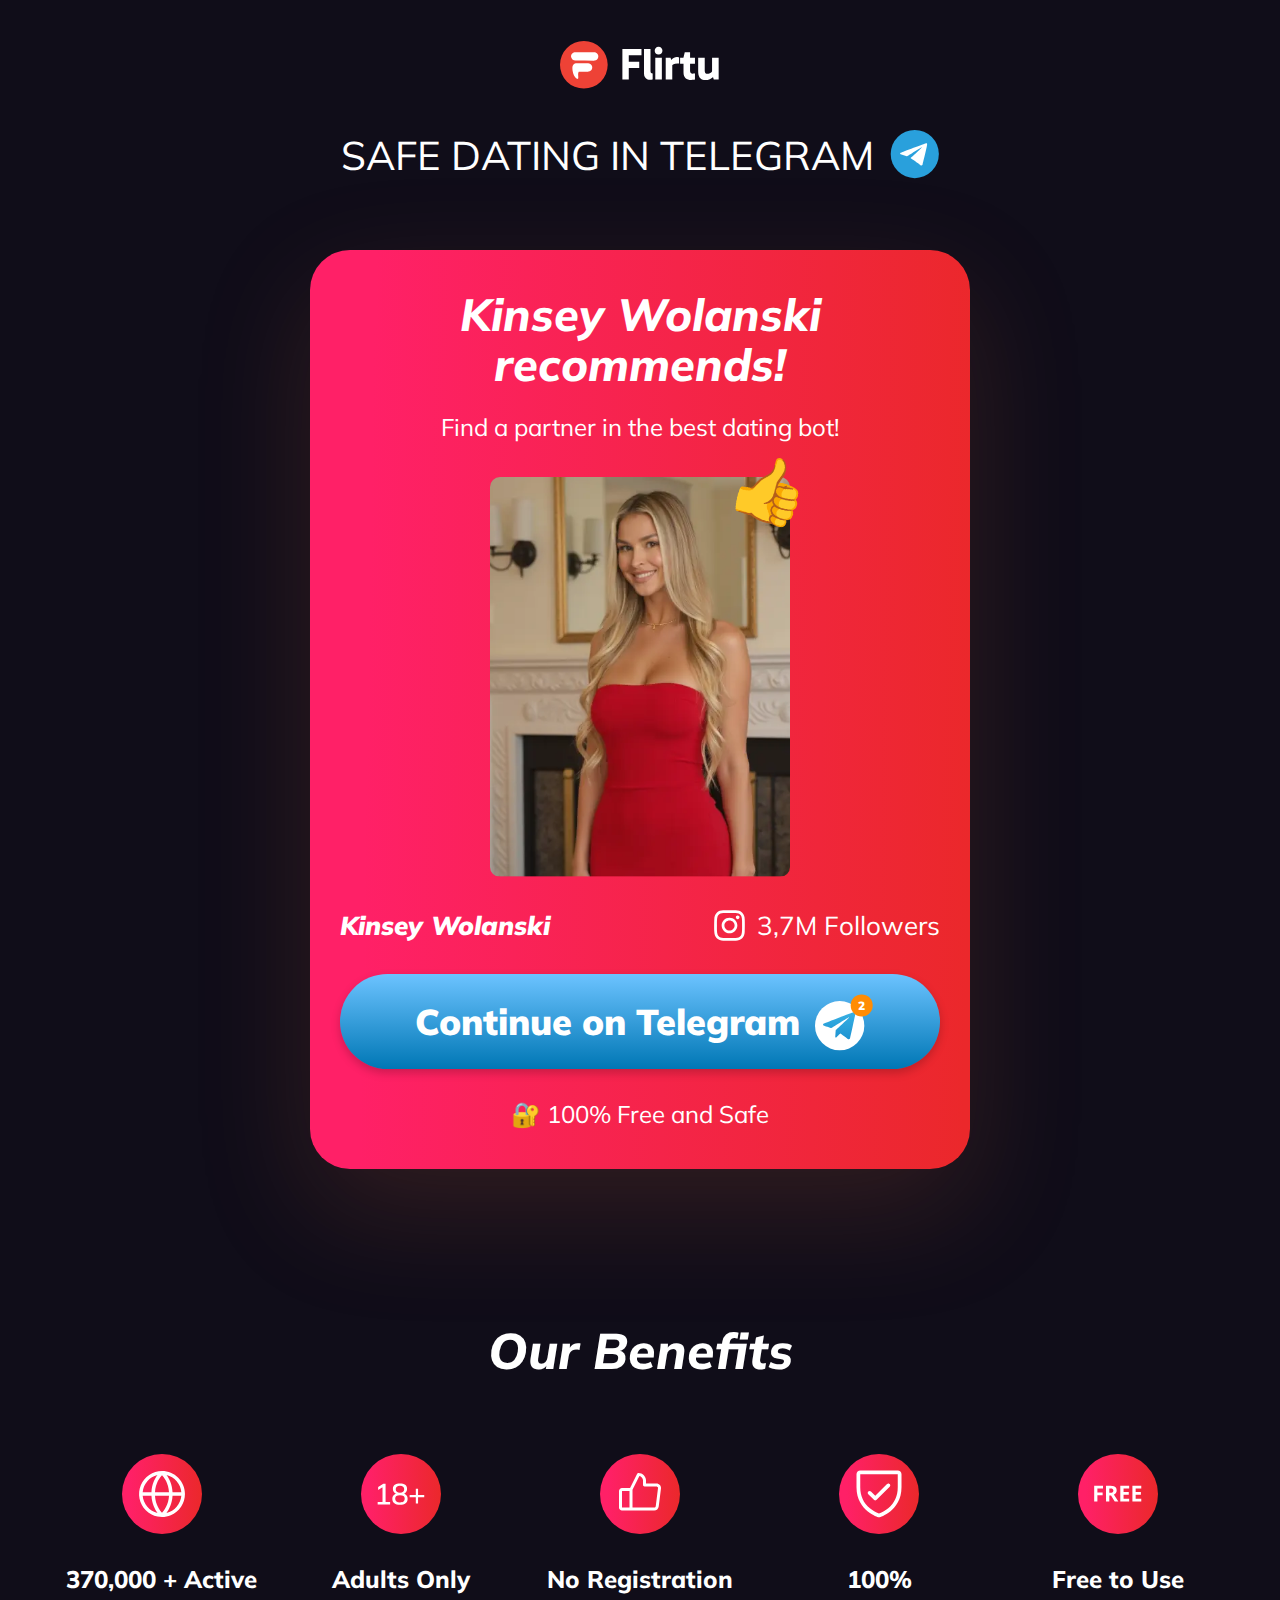
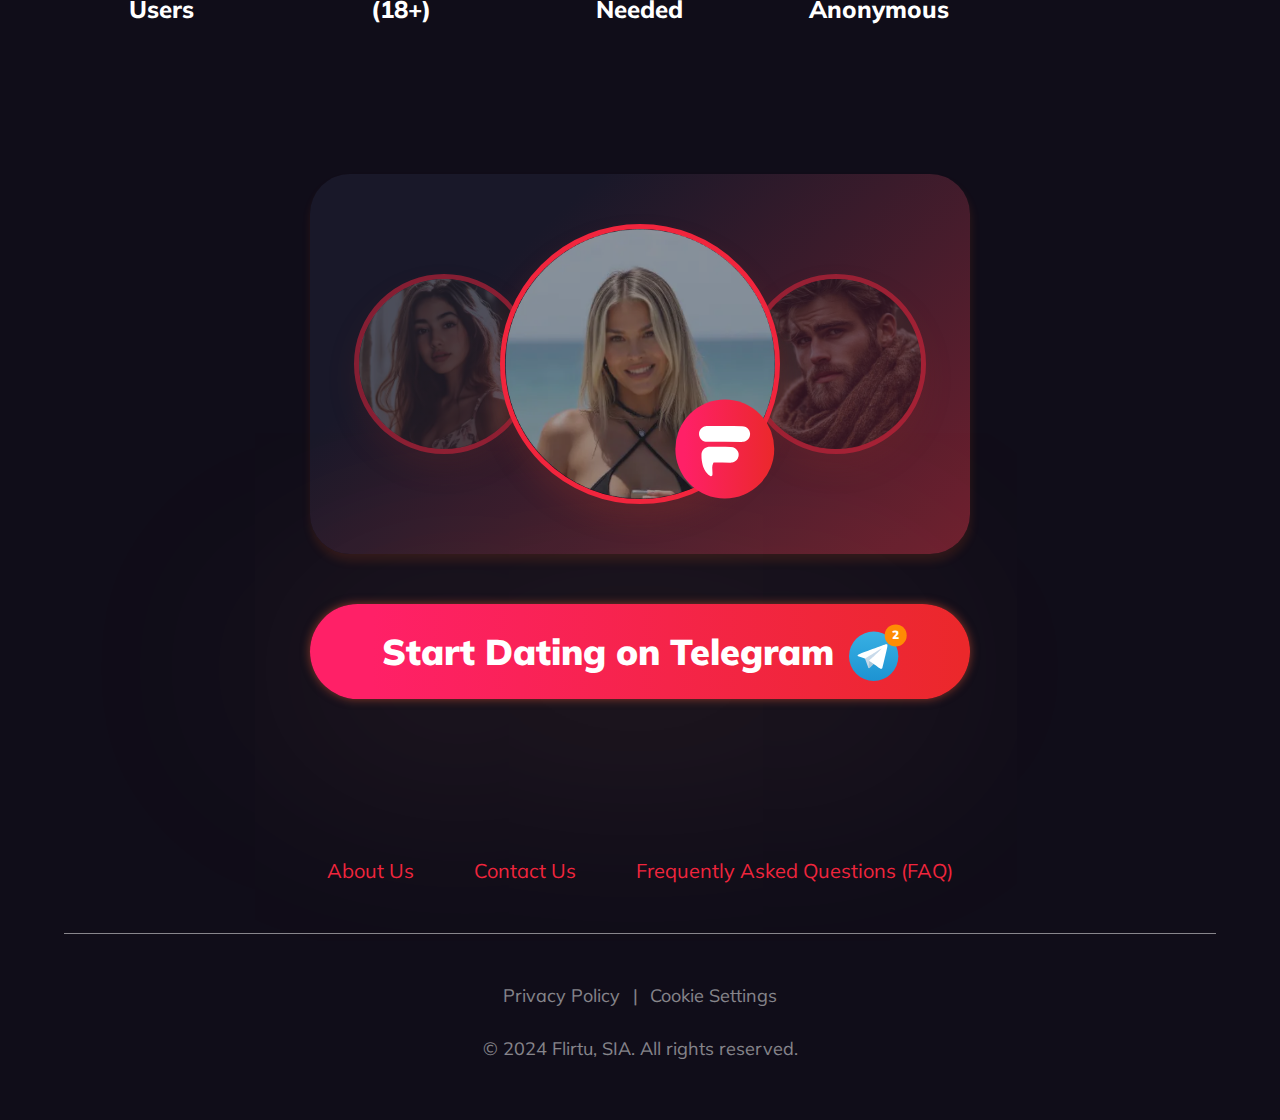
==== app/index.html @ 3f67e15b "updates" ====
<!DOCTYPE html>
<html lang="en">
<head>
	<meta charset="utf-8">
    <meta name="viewport" content="width=device-width, initial-scale=1">
	<meta http-equiv="X-UA-Compatible" content="ie=edge">
	<title>Flirtu - Safe Dating in Telegram </title>
	<link rel="preconnect" href="https://fonts.googleapis.com">
<link rel="preconnect" href="https://fonts.gstatic.com" crossorigin>
<link href="https://fonts.googleapis.com/css2?family=Manrope:wght@200..800&family=Montserrat:ital,wght@0,100..900;1,100..900&family=Mulish:ital,wght@0,200..1000;1,200..1000&display=swap" rel="stylesheet">
	<link rel="stylesheet" href="css/style.min.css">
</head>
<body>

<!-- start header -->
<header class="header">
	<div class="container">

		<div class="logo">
			<a href="">
				<img src="img/logo.svg" alt="">
			</a>
		</div>

		<div class="header__title">
			Safe Dating in Telegram 
			<img src="img/telegram.svg" alt="telegram icon">
		</div>
	</div>
</header>
<!-- end header -->

<!-- start main screen -->
<section class="main-screen">
	<div class="container">
		<div class="main-screen__content">

			<div class="main-screen__title">
				Kinsey Wolanski recommends!
			</div>

			<div class="main-screen__sub-title">
				Find a partner in the best dating bot!
			</div>

			<div class="photo-wrapper">
				<img src="img/photo.webp" alt="">
				<div class="like">
					👍
				</div>
			</div>

			<div class="main-screen__info">

				<div class="influencer__name">
					Kinsey Wolanski
				</div>

				<div class="followers">
					<img src="img/instagram.svg" alt="">
					3,7M Followers
				</div>				
			</div>

			<a href="" class="button">
					Continue on Telegram
					<div class="button__icon">
						<img src="img/tg-white.svg" alt="telegram icon" loading="lazy">
						<div class="button__icon-num">2</div>						
					</div>				
				</a>

			<div class="main-screen__footer">
				🔐 100% Free and Safe
			</div>

		</div>
	</div>
</section>
<!-- end main screen -->

<!-- start benefits section -->
<section class="benefits section">
	<div class="container">

		<h2 class="h2">
			Our Benefits
		</h2>

		<div class="benefits__list">

			<div class="benefits__item">
				<div class="benefits__icon-wrapper">
					<img src="img/icon1.svg" alt="icon" loading="lazy">
				</div>
				<div class="benefits__title">
					370,000 + Active Users
				</div>
			</div>

			<div class="benefits__item">
				<div class="benefits__icon-wrapper">
					<img src="img/icon2.svg" alt="icon" loading="lazy">
				</div>
				<div class="benefits__title">
					Adults Only (18+)
				</div>
			</div>

			<div class="benefits__item">
				<div class="benefits__icon-wrapper">
					<img src="img/icon3.svg" alt="icon" loading="lazy">
				</div>
				<div class="benefits__title">
					No Registration Needed
				</div>
			</div>

			<div class="benefits__item">
				<div class="benefits__icon-wrapper">
					<img src="img/icon4.svg" alt="icon" loading="lazy">
				</div>
				<div class="benefits__title">
					100% Anonymous
				</div>
			</div>

			<div class="benefits__item">
				<div class="benefits__icon-wrapper">
					<img src="img/icon5.svg" alt="icon" loading="lazy">
				</div>
				<div class="benefits__title">
					Free to Use
				</div>
			</div>
		</div>
	</div>
</section>
<!-- end benefits section -->

<!-- start cta section -->
<section class="cta">
	<div class="container">

		<div class="cta__item">

			<div class="cta__photo-wrapper">
				<img src="img/photo1.webp" alt="" class="cta__photo">
			</div>

			<div class="cta__photo-wrapper cta__photo-wrapper--center">
				<img src="img/photo2.webp" alt="" class="cta__photo">
				<img src="img/logo-label.svg" alt="" class="logo-label">
			</div>

			<div class="cta__photo-wrapper">
				<img src="img/photo3.webp" alt="" class="cta__photo">
			</div>

		</div>

		<a href="" class="button button--secondary">
			Start Dating on Telegram  
			<div class="button__icon">
				<img src="img/tg.svg" alt="telegram icon" loading="lazy">
				<div class="button__icon-num">2</div>						
			</div>				
		</a>

	</div>
</section>
<!-- end cta section -->

<!-- start footer -->
<footer class="footer">
	<div class="container">

		<div class="footer__menu">
			
			<a href="" class="footer__link">
				About Us
			</a>

			<a href="" class="footer__link">
				Contact Us
			</a>

			<a href="" class="footer__link">
				Frequently Asked Questions (FAQ)
			</a>

		</div>

		<div class="footer__bottom">
			<a href="" class="footer__bottom-link">Privacy Policy</a>
			<span>|</span>
			  <a href="" class="footer__bottom-link">Cookie Settings</a>
		</div>

		<div class="footer__copy">
			© 2024 Flirtu, SIA. All rights reserved.
		</div>

	</div>
</footer>
<!-- end footer -->

<!-- start fixe button -->
<div class="fixed-button-wrapper">
	<div class="container">
		<a href="" class="button">
			<div>Prova Ora</div>
			
			<div class="button__icon">
				<img src="img/tg-white.svg" alt="telegram icon" loading="lazy">
				<div class="button__icon-num">2</div>						
			</div>				
		</a>
	</div>
</div>
<!-- end fixe button -->

	<script src="js/main.js"></script>
</body>
</html>
---- app/css/style.min.css ----
body{font-size:4.8vw;background:#100d19;padding:0;margin:0;font-family:"Mulish",sans-serif;color:#fff;font-weight:400}.container{width:90vw;margin-left:auto;margin-right:auto}.section{padding-top:8.533vw;padding-bottom:8.533vw}.h2{font-size:10.667vw;font-weight:800;font-style:italic}.button{background:#fff;display:-webkit-box;display:-ms-flexbox;display:flex;-webkit-box-align:center;-ms-flex-align:center;align-items:center;-webkit-box-pack:center;-ms-flex-pack:center;justify-content:center;width:100%;height:13.673vw;margin-left:auto;margin-right:auto;border-radius:20vw;text-decoration:none;font-weight:900;font-size:4.8vw;background:-webkit-gradient(linear, left top, left bottom, from(#6CC3FF), to(#0077B5));background:-o-linear-gradient(top, #6CC3FF, #0077B5);background:linear-gradient(to bottom, #6CC3FF, #0077B5);-webkit-box-shadow:0 4px 10px rgba(0,0,0,.2);box-shadow:0 4px 10px rgba(0,0,0,.2);color:#fff}.button__icon{margin-left:2vw;position:relative;top:.7vw}.button__icon img{width:8.043vw;height:8.043vw}.button__icon-num{position:absolute;top:0;right:0;background:#ff8c04;color:#fff;font-size:2.493vw;width:4.021vw;height:4.021vw;border-radius:50%;display:-webkit-box;display:-ms-flexbox;display:flex;-webkit-box-pack:center;-ms-flex-pack:center;justify-content:center;-webkit-box-align:center;-ms-flex-align:center;align-items:center;-webkit-transform:translateX(35%) translateY(-30%);-ms-transform:translateX(35%) translateY(-30%);transform:translateX(35%) translateY(-30%)}.button--secondary{background:-o-linear-gradient(358.9deg, #FF2067 9.72%, #EB282B 99.05%);background:linear-gradient(91.1deg, #FF2067 9.72%, #EB282B 99.05%);-webkit-box-shadow:-2.667vw 1.333vw 27.467vw rgba(255,170,130,.18),0px 0px 10px rgba(223,83,51,.57);box-shadow:-2.667vw 1.333vw 27.467vw rgba(255,170,130,.18),0px 0px 10px rgba(223,83,51,.57)}.logo{display:-webkit-box;display:-ms-flexbox;display:flex;margin-left:auto;margin-right:auto;-webkit-box-pack:center;-ms-flex-pack:center;justify-content:center;padding-top:8vw;padding-bottom:8vw}.logo a{height:8vw;display:block}.logo img{width:100%;height:100%;display:block}.header__title{display:-webkit-box;display:-ms-flexbox;display:flex;-webkit-box-pack:center;-ms-flex-pack:center;justify-content:center;-webkit-box-align:center;-ms-flex-align:center;align-items:center;font-size:4.533vw;text-transform:uppercase}.header__title img{width:5.907vw;height:5.907vw;display:block;margin-left:1.787vw}.main-screen__content{background:-o-linear-gradient(358.9deg, #FF2067 9.72%, #EB282B 99.05%);background:linear-gradient(91.1deg, #FF2067 9.72%, #EB282B 99.05%);-webkit-box-shadow:0px 3.2vw 9.067vw rgba(191,93,66,.19);box-shadow:0px 3.2vw 9.067vw rgba(191,93,66,.19);border-radius:5.867vw;margin-top:7.2vw;padding:7.2vw 4.5vw;text-align:center}.main-screen__title{font-size:8.533vw;font-weight:800;font-style:italic;line-height:1.1;margin-bottom:4.267vw}.photo-wrapper{width:100%;height:90vw;margin-left:auto;margin-right:auto;margin-top:4.8vw}.photo-wrapper img{width:100%;height:100%;-o-object-fit:cover;object-fit:cover;-o-object-position:center;object-position:center;border-radius:2.667vw}.main-screen__info{display:-webkit-box;display:-ms-flexbox;display:flex;-webkit-box-pack:justify;-ms-flex-pack:justify;justify-content:space-between;-webkit-box-align:center;-ms-flex-align:center;align-items:center;padding-top:4.267vw;padding-bottom:4.8vw}.followers{display:-webkit-box;display:-ms-flexbox;display:flex;-webkit-box-align:center;-ms-flex-align:center;align-items:center;font-size:4vw}.followers img{display:block;margin-right:4px;width:3.733vw}.influencer__name{font-size:4.8vw;font-weight:900;font-style:italic}.main-screen__footer{text-align:center;font-size:4.267vw;padding-top:5.6vw}.photo-wrapper{position:relative}.photo-wrapper .like{position:absolute;top:-8vw;right:-5vw;font-size:16.267vw;-webkit-transform:rotate(15deg);-ms-transform:rotate(15deg);transform:rotate(15deg)}.main-screen--2 .main-screen__wrapper{margin-top:-30vw}.main-screen--2 .main-screen__content{padding-top:0;margin-top:35vw;background:-o-linear-gradient(358.9deg, #FF2045 9.72%, #EB5228 99.05%);background:linear-gradient(91.1deg, #FF2045 9.72%, #EB5228 99.05%);-webkit-box-shadow:0px 12px 34.2px rgba(191,93,66,.19);box-shadow:0px 12px 34.2px rgba(191,93,66,.19)}.main-screen--2 .main-screen__info{-webkit-box-orient:vertical;-webkit-box-direction:normal;-ms-flex-direction:column;flex-direction:column}.main-screen--2 .influencer__name{font-size:5.128vw}.main-screen--2 .followers{font-size:4.635vw;margin-top:1.333vw}.main-screen--2 .followers img{width:4.944vw}.main-screen--2 .main-screen__info{padding-top:0}.main-screen--2 .main-screen__sub-title{margin-bottom:5.333vw}.main-screen--2 .photo-wrapper{margin-top:-3vw}.photo-wrapper--2{width:60.8vw;height:60.8vw;padding:1.707vw;background:-webkit-gradient(linear, left top, right top, from(#FF2045), to(#EB5228));background:-o-linear-gradient(left, #FF2045, #EB5228);background:linear-gradient(90deg, #FF2045, #EB5228);border-radius:50%;-webkit-transform:translateY(-50%);-ms-transform:translateY(-50%);transform:translateY(-50%)}.photo-wrapper--2 img{border-radius:50%}.main-scree--2 .main-screen__content{padding-top:0}.main-screen__header{width:73.867vw;height:31.467vw;margin-left:auto;margin-right:auto;margin-top:8.533vw;position:relative}.emojy{font-size:23.2vw;-webkit-transform:rotate(18deg) translateX(-50%);-ms-transform:rotate(18deg) translateX(-50%);transform:rotate(18deg) translateX(-50%);position:absolute;top:0;left:50%}.main-screen__bable{font-size:4.68vw;position:absolute;width:41.333vw;height:12vw;z-index:11;text-align:center;padding-top:1.2vw}.main-screen__bable--1{left:0;top:5vw;background:url("../img/bable.svg");background-size:100%;background-position:top center;background-repeat:no-repeat;-webkit-transform:rotate(-10deg);-ms-transform:rotate(-10deg);transform:rotate(-10deg)}.main-screen__bable--2{width:44.267vw;top:17.8vw;right:0;background:url("../img/bable2.svg");background-size:100%;background-position:top center;background-repeat:no-repeat;-webkit-transform:rotate(7deg);-ms-transform:rotate(7deg);transform:rotate(7deg)}.benefits{text-align:center;padding-bottom:16vw}.benefits__icon-wrapper{width:16vw;height:16vw;border-radius:50%;background:-o-linear-gradient(358.9deg, #FF2067 9.72%, #EB282B 99.05%);background:linear-gradient(91.1deg, #FF2067 9.72%, #EB282B 99.05%);display:-webkit-box;display:-ms-flexbox;display:flex;-webkit-box-pack:center;-ms-flex-pack:center;justify-content:center;-webkit-box-align:center;-ms-flex-align:center;align-items:center;margin-left:auto;margin-right:auto;margin-bottom:4.267vw}.benefits__icon-wrapper img{width:60%;max-width:60%;max-height:60%}.benefits__item{margin-top:8vw}.benefits__title{font-size:5.867vw;font-weight:800}.cta{padding-bottom:8.533vw}.cta__item{background:-o-linear-gradient(312.45deg, #191829 27.03%, #892230 121.72%);background:linear-gradient(137.55deg, #191829 27.03%, #892230 121.72%);-webkit-box-shadow:1px 7px 9.5px rgba(248,95,21,.13);box-shadow:1px 7px 9.5px rgba(248,95,21,.13);border-radius:5.333vw;padding:8vw 4.8vw}.cta__photo-wrapper{width:23.2vw;height:23.2vw;min-width:23.2vw;background:#100d19;border-radius:50%;display:-webkit-box;display:-ms-flexbox;display:flex;-webkit-box-pack:center;-ms-flex-pack:center;justify-content:center;-webkit-box-align:center;-ms-flex-align:center;align-items:center;border:.584vw solid #f1253d;opacity:.5;position:relative;-webkit-box-shadow:0px 15.0056px 25.5729px rgba(171,58,39,.21);box-shadow:0px 15.0056px 25.5729px rgba(171,58,39,.21)}.cta__photo-wrapper .cta__photo{width:100%;height:100%}.cta__photo-wrapper--center{width:42.4vw;height:42.4vw;min-width:42.4vw;position:relative;z-index:99;opacity:1}.cta__photo-wrapper:first-child{position:relative;left:2.667vw}.cta__photo-wrapper:last-child{position:relative;right:2.667vw}.cta__item{display:-webkit-box;display:-ms-flexbox;display:flex;-webkit-box-align:center;-ms-flex-align:center;align-items:center;-webkit-box-pack:center;-ms-flex-pack:center;justify-content:center;display:flex;justify-content:center;align-items:center;margin-bottom:6.4vw}.logo-label{width:16.533vw;height:16.533vw;position:absolute;bottom:0;right:0}.footer{padding-top:17.067vw}.footer__link{display:block;color:#f1253d;text-decoration:none;text-align:center;padding-bottom:4.267vw}.footer__bottom{display:-webkit-box;display:-ms-flexbox;display:flex;-webkit-box-align:center;-ms-flex-align:center;align-items:center;-webkit-box-pack:center;-ms-flex-pack:center;justify-content:center;border-top:1px solid rgba(255,255,255,.5);padding-top:7.2vw;margin-top:7.2vw;font-size:4.267vw}.footer__bottom span{padding-left:1vw;padding-right:1vw;display:block;color:rgba(255,255,255,.5)}.footer__bottom-link{color:rgba(255,255,255,.5);text-decoration:none}.footer__bottom-link:hover{color:#fff}.footer__link:last-child{padding-bottom:0}.footer__copy{text-align:center;font-size:4.267vw;color:rgba(255,255,255,.5);padding-top:4.267vw;padding-bottom:20vw}.fixed-button-wrapper{position:fixed;bottom:0;left:0;width:100%;padding-bottom:2vw;z-index:999}.fixed-button-wrapper .button{width:100%}.text-section{padding-top:16vw;text-align:center}.p3{font-size:5.867vw;font-weight:800;margin-bottom:6.4vw}.cta__photos-wrapper{width:77.067vw;height:74.133vw;position:relative}.cta__photo{border-radius:2.933vw;position:absolute;opacity:.6;width:31.733vw;height:28.533vw;-o-object-fit:cover;object-fit:cover;-o-object-position:center;object-position:center}.cta__photo--1{width:44.8vw;height:40vw;-o-object-fit:cover;object-fit:cover;-o-object-position:center;object-position:center;top:50%;left:50%;-webkit-transform:translateX(-50%) translateY(-50%);-ms-transform:translateX(-50%) translateY(-50%);transform:translateX(-50%) translateY(-50%);z-index:11;opacity:1}.cta__photo--2{top:0;left:11.467vw}.cta__photo--3{top:11.2vw;right:4vw}.cta__photo--4{left:0;top:22.667vw}.cta__photo--5{left:17.333vw;bottom:0}.cta__photo--6{right:0;bottom:6.933vw}.cta__text-bable{width:32.533vw;height:14vw;background:url("../img/bable3.svg");background-size:100%;background-repeat:no-repeat;text-align:center;position:absolute;z-index:999;font-size:5.333vw;padding-top:1.8vw;left:26.667vw;-webkit-transform:rotate(7deg);-ms-transform:rotate(7deg);transform:rotate(7deg);top:4vw}.get-vip .header{background:-o-linear-gradient(358.9deg, #FF2067 9.72%, #EB282B 99.05%);background:linear-gradient(91.1deg, #FF2067 9.72%, #EB282B 99.05%);padding-top:20px;padding-bottom:29px;margin-bottom:29px;text-align:center}.get-vip .header img{display:block;margin-left:auto;margin-right:auto}.get-vip .logo{display:block;margin-left:auto;margin-right:auto;text-decoration:none;width:100%;font-style:italic;padding-top:0}.get-vip .logo img{width:36px}.get-vip .logo a{text-decoration:none}.get-vip h1{font-size:32px;color:#fff;text-decoration:none;margin-top:0;margin-bottom:0}.premium-wrapper h2{text-align:center;margin-top:0;margin-bottom:0;font-size:30px;font-weight:800;font-style:italic;line-height:1;margin-bottom:20px}.sub-title{text-align:center;font-size:18px;font-weight:600;margin-bottom:30px}.list-title{font-size:18px;font-weight:800;margin-bottom:16px}.premium__list{margin-left:0;padding-left:0;list-style:none;padding-bottom:14px}.premium__list li{font-size:18px;font-weight:600;padding-left:25px;padding-top:8px;padding-bottom:8px;position:relative}.premium__list li:before{content:"";position:absolute;top:12px;left:0;width:16px;height:16px;background-color:#f1253d;background-image:url("../img/tick.svg");background-repeat:no-repeat;background-position:center;border-radius:50%}.next-button-wrapper{position:fixed;bottom:32px;left:0;width:100%;z-index:99}.next-button-wrapper .button{width:91.467vw;border-radius:12px;background:-o-linear-gradient(358.9deg, #FF2045 9.72%, #EB5228 99.05%);background:linear-gradient(91.1deg, #FF2045 9.72%, #EB5228 99.05%);color:#fff;font-size:18px;height:46px}.next-button-wrapper .button a{color:#fff;text-decoration:none}.title-text{font-size:30px;line-height:1;font-weight:800;font-style:italic;margin-bottom:20px;display:block}.users-section{padding-bottom:100px}.users-wrapper{width:100%;background:-o-linear-gradient(312.45deg, #191829 27.03%, #892230 121.72%);background:linear-gradient(137.55deg, #191829 27.03%, #892230 121.72%);-webkit-box-shadow:1px 7px 9.5px rgba(248,95,21,.13);box-shadow:1px 7px 9.5px rgba(248,95,21,.13);border-radius:10px;padding:20px 16px;-webkit-box-sizing:border-box;box-sizing:border-box}.users__title{font-size:18px;font-weight:800;margin-bottom:13px}.users__list-wrapper{display:-webkit-box;display:-ms-flexbox;display:flex;-webkit-box-align:center;-ms-flex-align:center;align-items:center}.users__num{font-size:18px;margin-left:9px}.user-photo{width:62px;height:62px;border-radius:50%}.user-photo img{width:100%}.user-photo:first-child{margin-left:0;z-index:6}.user-photo:nth-child(2){z-index:5}.user-photo:nth-child(3){z-index:4}.user-photo:nth-child(4){z-index:3}.user-photo:nth-child(5){z-index:2}.user-photo{position:relative;margin-left:-25px;padding:3px;background:-o-linear-gradient(358.9deg, #FF2067 9.72%, #EB282B 99.05%);background:linear-gradient(91.1deg, #FF2067 9.72%, #EB282B 99.05%)}.users__list{display:-webkit-box;display:-ms-flexbox;display:flex;-webkit-box-align:center;-ms-flex-align:center;align-items:center}.users-container{padding:1px;background:-o-linear-gradient(312.45deg, #191829 27.03%, #892230 121.72%);background:linear-gradient(137.55deg, #191829 27.03%, #892230 121.72%);border-radius:10px}.content__header-text{text-align:center;margin-left:auto;margin-right:auto}.content__header-text span{background:-o-linear-gradient(358.9deg, #FF2045 9.72%, #EB5228 99.05%);background:linear-gradient(91.1deg, #FF2045 9.72%, #EB5228 99.05%);-webkit-background-clip:text;-webkit-text-fill-color:rgba(0,0,0,0);background-clip:text;text-fill-color:rgba(0,0,0,0);display:inline-block}.content__header:nth-child(2){display:-webkit-box;display:-ms-flexbox;display:flex;-webkit-box-pack:center;-ms-flex-pack:center;justify-content:center}.content__header:nth-child(2) .content__header-text{background:#fff;font-size:18px;font-weight:900;padding:7px 16px;border-radius:30px;margin-bottom:30px}.get-vip .item{background:#fff;border-radius:10px;padding:13px 16px;color:#0e0b07;position:relative;font-size:18px;font-weight:600;margin-bottom:28px}.get-vip .item .best-price{position:absolute;top:0;right:16px;background:#f16025;color:#fff;-webkit-transform:translateY(-50%);-ms-transform:translateY(-50%);transform:translateY(-50%);font-size:12px;font-weight:600;padding:5px 10px;padding-top:3px;padding-bottom:4px;border-radius:4px;line-height:1}.get-vip .item__footer{position:absolute;bottom:0;left:0;color:#fff;-webkit-transform:translateY(115%);-ms-transform:translateY(115%);transform:translateY(115%);font-size:12px}.get-vip .item__content-footer{display:-webkit-box;display:-ms-flexbox;display:flex;-webkit-box-pack:justify;-ms-flex-pack:justify;justify-content:space-between;margin-top:3px}.get-vip .items-list{margin-bottom:70px}.item__price{font-weight:700}.old-price{text-decoration:line-through}.get-vip .item.active{background:#f1253d;color:#fff}.get-vip .item.active .best-price{background:#fff;color:#f1253d}.cancle-link{text-align:center;margin-left:auto;margin-right:auto;display:block;margin-top:23px;color:rgba(254,250,245,.5);font-weight:900;text-decoration:none;font-size:18px}.payment-complete .premium__list{display:-webkit-box;display:-ms-flexbox;display:flex;-webkit-box-pack:justify;-ms-flex-pack:justify;justify-content:space-between;position:relative;padding-bottom:0}.payment-complete .premium__list li:before{display:none}.payment-complete .premium__list li{padding:0;background:#f16025;width:48%;text-align:center;-webkit-box-pack:center;-ms-flex-pack:center;justify-content:center;-webkit-box-align:center;-ms-flex-align:center;align-items:center;display:-webkit-box;display:-ms-flexbox;display:flex;height:143px;font-size:22px;font-weight:800;border-radius:8px}.plus{width:40px;height:40px;background:#fff;border-radius:50%;position:absolute;top:50%;left:50%;-webkit-transform:translateY(-50%) translateX(-50%);-ms-transform:translateY(-50%) translateX(-50%);transform:translateY(-50%) translateX(-50%);z-index:2;display:-webkit-box;display:-ms-flexbox;display:flex;-webkit-box-pack:center;-ms-flex-pack:center;justify-content:center;-webkit-box-align:center;-ms-flex-align:center;align-items:center}.plus img{width:16px}.discount{display:-webkit-box;display:-ms-flexbox;display:flex;-webkit-box-pack:justify;-ms-flex-pack:justify;justify-content:space-between;-webkit-box-align:center;-ms-flex-align:center;align-items:center;width:100%;font-size:17px}.discount__value{display:-webkit-box;display:-ms-flexbox;display:flex;-webkit-box-align:center;-ms-flex-align:center;align-items:center;-webkit-box-pack:end;-ms-flex-pack:end;justify-content:flex-end;width:100%}.discount__value{font-size:18px}.discount__value .through{color:#fff;opacity:.5;text-decoration:line-through;margin-right:14px}.title-m{text-align:center;font-size:18px;margin-bottom:23px}.payment-completed .title-m{margin-bottom:15px}.payment-completed .premium__list{display:-webkit-box;display:-ms-flexbox;display:flex;-webkit-box-pack:justify;-ms-flex-pack:justify;justify-content:space-between;position:relative;padding-bottom:0}.payment-completed .premium__list li:before{display:none}.payment-completed .premium__list li{background:#f1253d;width:48%;padding:0;height:143px;width:48%;border-radius:8px;display:-webkit-box;display:-ms-flexbox;display:flex;-webkit-box-pack:center;-ms-flex-pack:center;justify-content:center;-webkit-box-align:center;-ms-flex-align:center;align-items:center;text-align:center;font-size:22px;font-weight:700}.payment-completed .discount__value{color:#f1253d}.next-button-wrapper .button{text-transform:uppercase}@media only screen and (min-width: 992px){.logo{padding-top:40px;padding-bottom:40px}.logo a{height:50px}.header__title{font-size:40px}.header__title img{width:50px;height:50px;margin-left:15px}.main-screen__content{margin-top:70px}.fixed-button-wrapper{display:none}.main-screen__content{width:600px;margin-left:auto;margin-right:auto;padding:40px 30px;border-radius:40px}.main-screen__title{font-size:45px;margin-bottom:23px}.main-screen__sub-title{font-size:24px}.photo-wrapper{margin-top:35px;height:400px;width:300px}.photo-wrapper img{border-radius:10px}.influencer__name,.followers{font-size:26px}.followers img{width:35px;margin-right:10px}.button{font-size:36px;height:95px}.button__icon img{width:50px;height:50px}.button__icon{margin-left:15px}.button__icon-num{font-size:12px;width:22px;height:22px}.main-screen__info{padding-top:30px;padding-bottom:30px}.main-screen__footer{font-size:24px;padding-top:30px}.benefits{padding-top:150px;padding-bottom:150px}.h2{margin-top:0;font-size:50px}.benefits__title{font-size:24px}.benefits__icon-wrapper{width:80px;height:80px;margin-bottom:30px}.benefits__item{margin-top:30px;width:17%}.benefits__list{display:-webkit-box;display:-ms-flexbox;display:flex;-webkit-box-pack:justify;-ms-flex-pack:justify;justify-content:space-between}.container{width:1200px;max-width:90vw;margin-left:auto;margin-right:auto}.cta .container{width:660px;max-width:90vw}.cta__item{border-radius:40px}.cta__photo-wrapper{width:170px;height:170px;min-width:170px;border-width:5px}.cta__photo-wrapper--center{width:270px;height:270px;min-width:270px}.logo-label{width:100px;height:100px}.cta__item{padding:50px 30px;margin-bottom:50px}.footer__link{font-size:20px;padding-bottom:0;margin-left:30px;margin-right:30px}.footer__menu{display:-webkit-box;display:-ms-flexbox;display:flex;-webkit-box-pack:center;-ms-flex-pack:center;justify-content:center}.footer__bottom,.footer__copy{font-size:18px}.footer{padding-top:50px}.footer__bottom{margin-top:50px;padding-top:50px}.footer__copy{padding-top:30px;padding-bottom:60px}.photo-wrapper .like{font-size:64px;top:-30px;right:-20px}.emojy{font-size:100px}.main-screen__bable{font-size:24px}.main-screen__bable{width:220px;height:60px;padding-top:8px}.main-screen__header{width:430px}.main-screen__header{margin-top:40px}.main-screen__bable--1{top:20px}.main-screen__bable--2{top:72px}.main-screen__header{height:150px}.main-screen--2 .main-screen__content{margin-top:200px}.main-screen--2 .photo-wrapper{width:280px;height:280px;padding:10px}.main-screen--2 .photo-wrapper img{border-radius:50%}.main-screen--2 .main-screen__wrapper{margin-top:-150px}.main-screen--2 .influencer__name{font-size:50px}.main-screen--2 .followers{font-size:32px}.main-screen--2 .followers img{width:40px}.main-screen--2 .main-screen__sub-title{margin-bottom:30px}.text-section{padding-top:100px}.text-section .container{width:600px;margin-left:auto;margin-right:auto}.p3{font-size:36px;margin-bottom:35px}.cta__photo{width:120px;height:120px;border-radius:10px}.cta__photo--1{width:168px;height:168px}.cta__photos-wrapper{width:315px;height:315px}.cta__photo--2{top:0;left:40px}.cta__photo--3{top:38px;right:10px}.cta__photo--6{bottom:43px}.cta__photo--5{left:75px}.cta__photo--4{top:100px}.cta__text-bable{font-size:20px}.cta__text-bable{width:120px;padding-top:7px;height:50px;left:115px;top:24px}}
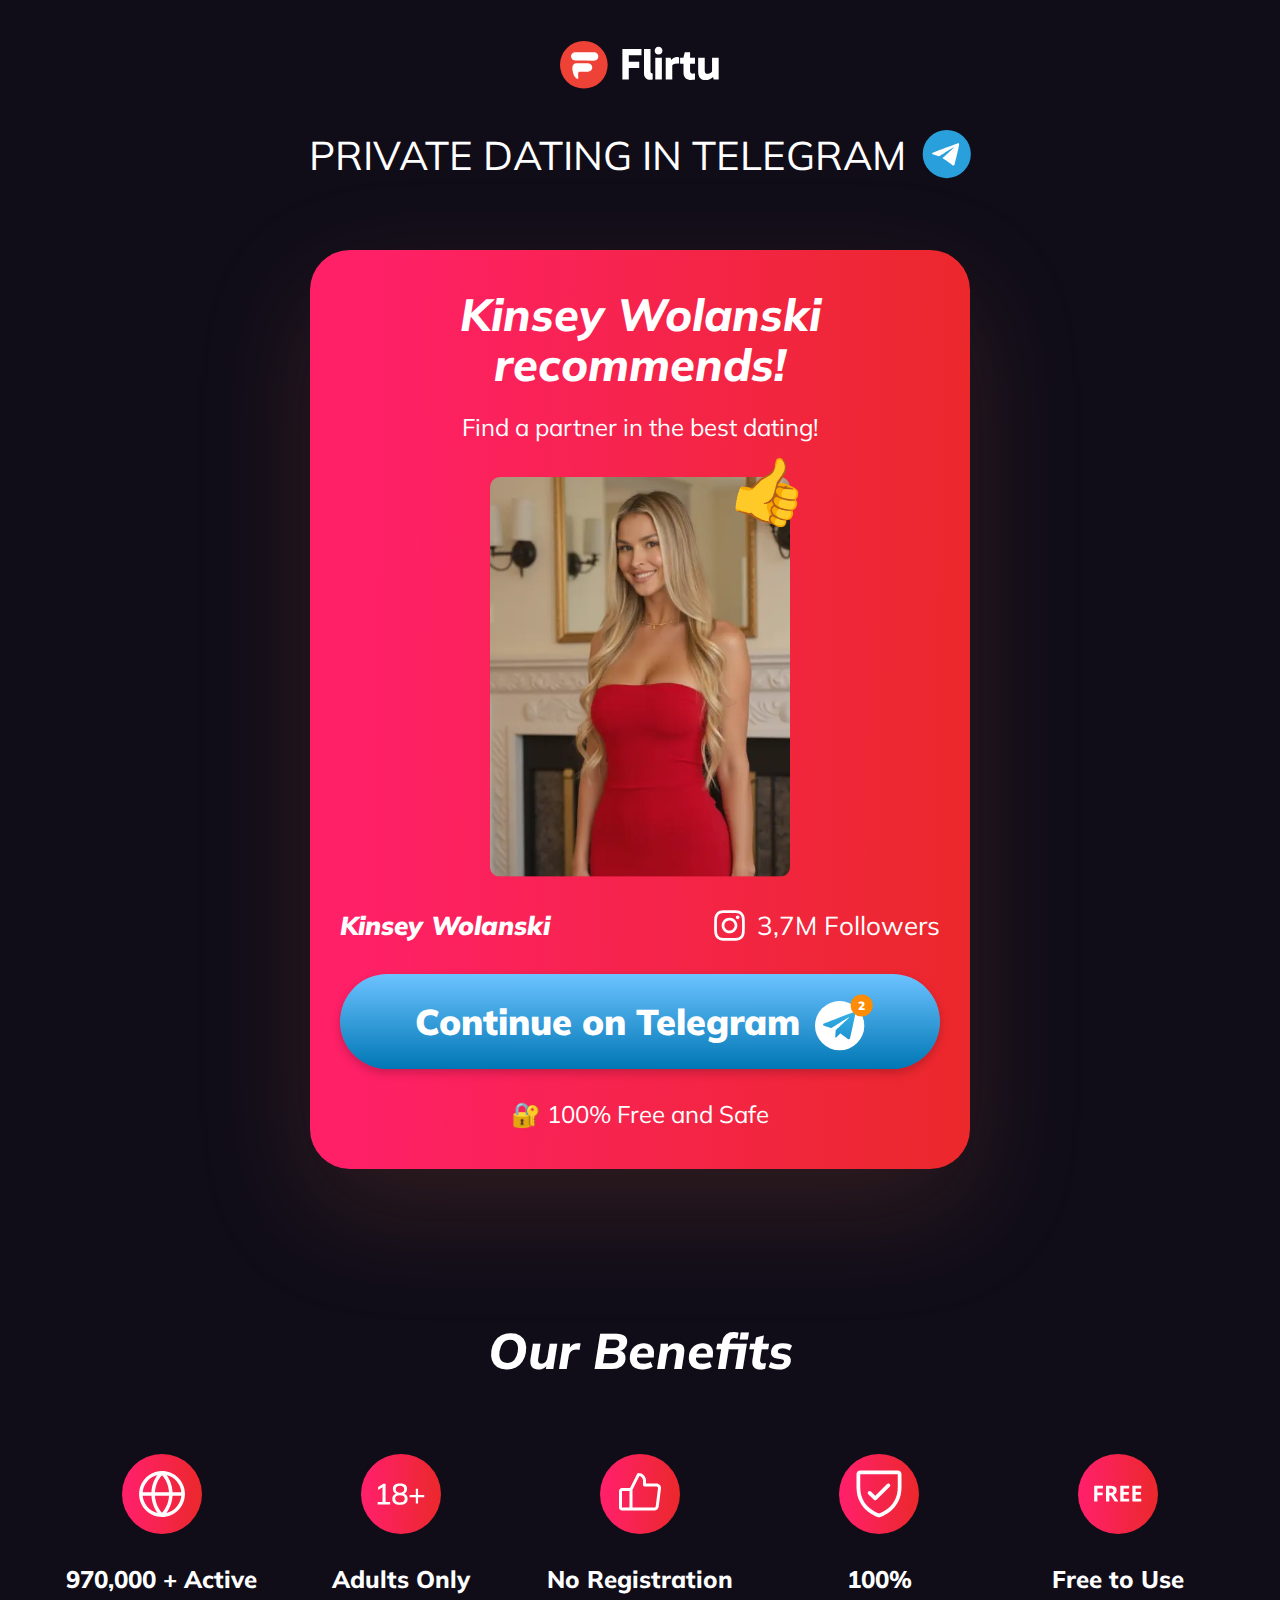
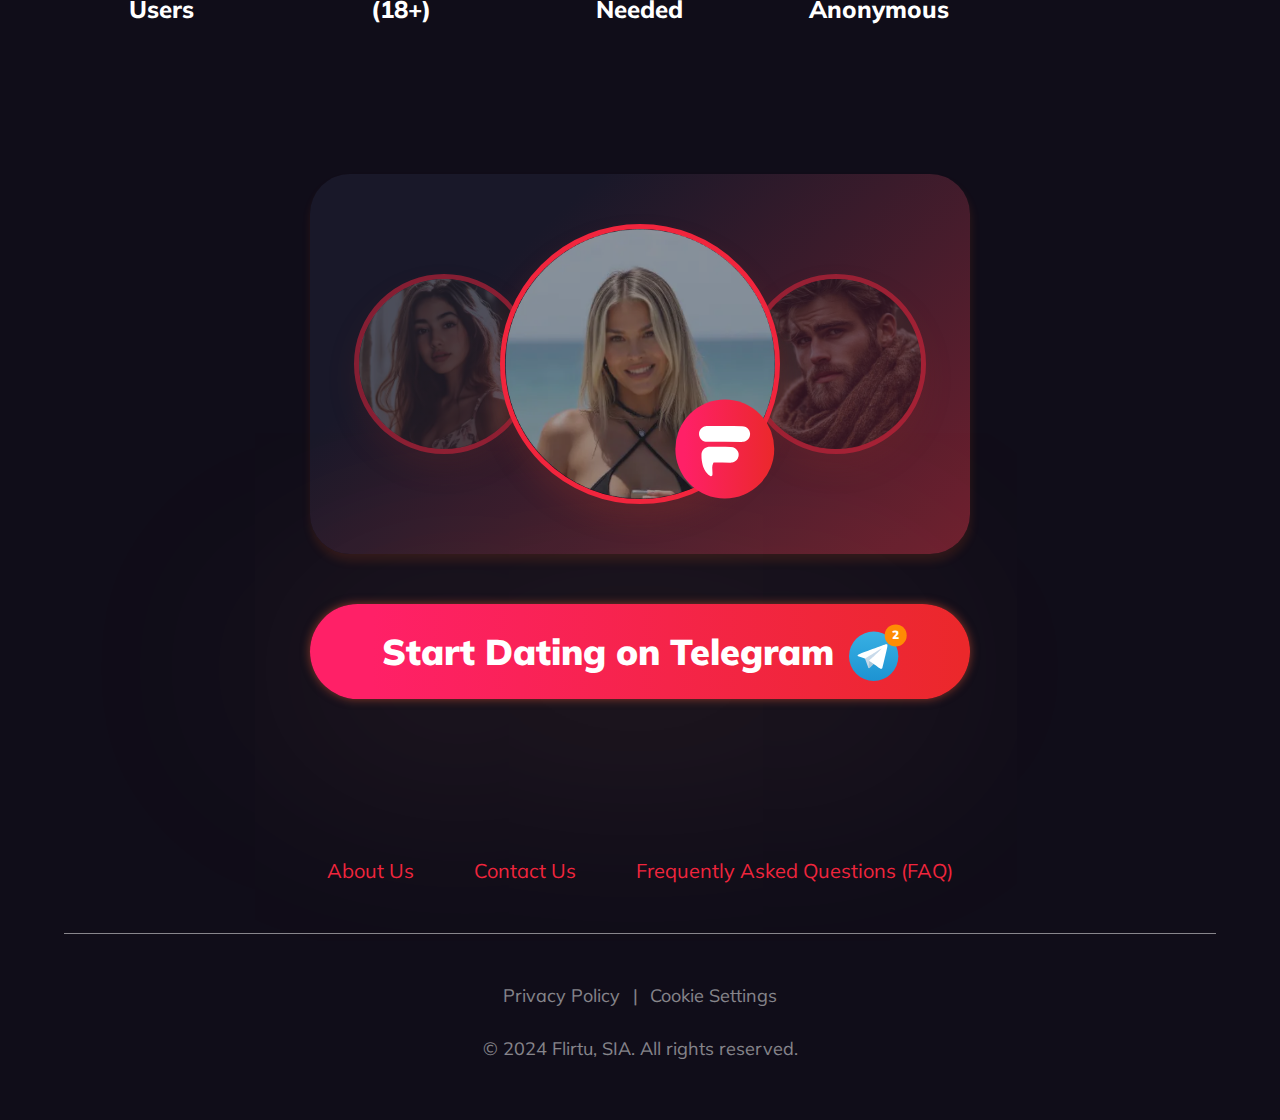
==== commit 3206f715: "updates" ====
--- a/app/index.html
+++ b/app/index.html
@@ -4,6 +4,8 @@
 	<meta charset="utf-8">
     <meta name="viewport" content="width=device-width, initial-scale=1">
 	<meta http-equiv="X-UA-Compatible" content="ie=edge">
+	<meta name="description" content="Dating on Telegram">
+	<meta name="keywords" content="Flirtu Dating Telegram">
 	<title>Flirtu - Safe Dating in Telegram </title>
 	<link rel="preconnect" href="https://fonts.googleapis.com">
 <link rel="preconnect" href="https://fonts.gstatic.com" crossorigin>
@@ -18,13 +20,13 @@
 
 		<div class="logo">
 			<a href="">
-				<img src="img/logo.svg" alt="">
+				<img src="img/logo.svg" alt="flirtu logo" loading="lazy">
 			</a>
 		</div>
 
 		<div class="header__title">
-			Safe Dating in Telegram 
-			<img src="img/telegram.svg" alt="telegram icon">
+			PRIVATE DATING in Telegram 
+			<img src="img/telegram.svg" alt="telegram icon" loading="lazy">
 		</div>
 	</div>
 </header>
@@ -40,11 +42,11 @@
 			</div>
 
 			<div class="main-screen__sub-title">
-				Find a partner in the best dating bot!
+				Find a partner in the best dating!
 			</div>
 
 			<div class="photo-wrapper">
-				<img src="img/photo.webp" alt="">
+				<img src="img/photo.webp" alt="influencer photo" loading="lazy">
 				<div class="like">
 					👍
 				</div>
@@ -57,8 +59,9 @@
 				</div>
 
 				<div class="followers">
-					<img src="img/instagram.svg" alt="">
+					<img src="img/instagram.svg" alt="instagram icon" loading="lazy">
 					3,7M Followers
+					
 				</div>				
 			</div>
 
@@ -94,7 +97,7 @@
 					<img src="img/icon1.svg" alt="icon" loading="lazy">
 				</div>
 				<div class="benefits__title">
-					370,000 + Active Users
+					970,000 + Active Users
 				</div>
 			</div>
 
@@ -145,16 +148,16 @@
 		<div class="cta__item">
 
 			<div class="cta__photo-wrapper">
-				<img src="img/photo1.webp" alt="" class="cta__photo">
+				<img src="img/photo1.webp" alt="photo" class="cta__photo" loading="lazy">
 			</div>
 
 			<div class="cta__photo-wrapper cta__photo-wrapper--center">
-				<img src="img/photo2.webp" alt="" class="cta__photo">
-				<img src="img/logo-label.svg" alt="" class="logo-label">
+				<img src="img/photo2.webp" alt="photo" class="cta__photo" loading="lazy">
+				<img src="img/logo-label.svg" alt="flirtu logo" class="logo-label" loading="lazy">
 			</div>
 
 			<div class="cta__photo-wrapper">
-				<img src="img/photo3.webp" alt="" class="cta__photo">
+				<img src="img/photo3.webp" alt="photo" class="cta__photo" loading="lazy">
 			</div>
 
 		</div>
@@ -209,7 +212,7 @@
 <div class="fixed-button-wrapper">
 	<div class="container">
 		<a href="" class="button">
-			<div>Prova Ora</div>
+			<div>PRESS TO START</div>
 			
 			<div class="button__icon">
 				<img src="img/tg-white.svg" alt="telegram icon" loading="lazy">
@@ -219,7 +222,5 @@
 	</div>
 </div>
 <!-- end fixe button -->
-
-	<script src="js/main.js"></script>
 </body>
 </html>--- a/app/css/style.min.css
+++ b/app/css/style.min.css
@@ -1 +1 @@
-body{font-size:4.8vw;background:#100d19;padding:0;margin:0;font-family:"Mulish",sans-serif;color:#fff;font-weight:400}.container{width:90vw;margin-left:auto;margin-right:auto}.section{padding-top:8.533vw;padding-bottom:8.533vw}.h2{font-size:10.667vw;font-weight:800;font-style:italic}.button{background:#fff;display:-webkit-box;display:-ms-flexbox;display:flex;-webkit-box-align:center;-ms-flex-align:center;align-items:center;-webkit-box-pack:center;-ms-flex-pack:center;justify-content:center;width:100%;height:13.673vw;margin-left:auto;margin-right:auto;border-radius:20vw;text-decoration:none;font-weight:900;font-size:4.8vw;background:-webkit-gradient(linear, left top, left bottom, from(#6CC3FF), to(#0077B5));background:-o-linear-gradient(top, #6CC3FF, #0077B5);background:linear-gradient(to bottom, #6CC3FF, #0077B5);-webkit-box-shadow:0 4px 10px rgba(0,0,0,.2);box-shadow:0 4px 10px rgba(0,0,0,.2);color:#fff}.button__icon{margin-left:2vw;position:relative;top:.7vw}.button__icon img{width:8.043vw;height:8.043vw}.button__icon-num{position:absolute;top:0;right:0;background:#ff8c04;color:#fff;font-size:2.493vw;width:4.021vw;height:4.021vw;border-radius:50%;display:-webkit-box;display:-ms-flexbox;display:flex;-webkit-box-pack:center;-ms-flex-pack:center;justify-content:center;-webkit-box-align:center;-ms-flex-align:center;align-items:center;-webkit-transform:translateX(35%) translateY(-30%);-ms-transform:translateX(35%) translateY(-30%);transform:translateX(35%) translateY(-30%)}.button--secondary{background:-o-linear-gradient(358.9deg, #FF2067 9.72%, #EB282B 99.05%);background:linear-gradient(91.1deg, #FF2067 9.72%, #EB282B 99.05%);-webkit-box-shadow:-2.667vw 1.333vw 27.467vw rgba(255,170,130,.18),0px 0px 10px rgba(223,83,51,.57);box-shadow:-2.667vw 1.333vw 27.467vw rgba(255,170,130,.18),0px 0px 10px rgba(223,83,51,.57)}.logo{display:-webkit-box;display:-ms-flexbox;display:flex;margin-left:auto;margin-right:auto;-webkit-box-pack:center;-ms-flex-pack:center;justify-content:center;padding-top:8vw;padding-bottom:8vw}.logo a{height:8vw;display:block}.logo img{width:100%;height:100%;display:block}.header__title{display:-webkit-box;display:-ms-flexbox;display:flex;-webkit-box-pack:center;-ms-flex-pack:center;justify-content:center;-webkit-box-align:center;-ms-flex-align:center;align-items:center;font-size:4.533vw;text-transform:uppercase}.header__title img{width:5.907vw;height:5.907vw;display:block;margin-left:1.787vw}.main-screen__content{background:-o-linear-gradient(358.9deg, #FF2067 9.72%, #EB282B 99.05%);background:linear-gradient(91.1deg, #FF2067 9.72%, #EB282B 99.05%);-webkit-box-shadow:0px 3.2vw 9.067vw rgba(191,93,66,.19);box-shadow:0px 3.2vw 9.067vw rgba(191,93,66,.19);border-radius:5.867vw;margin-top:7.2vw;padding:7.2vw 4.5vw;text-align:center}.main-screen__title{font-size:8.533vw;font-weight:800;font-style:italic;line-height:1.1;margin-bottom:4.267vw}.photo-wrapper{width:100%;height:90vw;margin-left:auto;margin-right:auto;margin-top:4.8vw}.photo-wrapper img{width:100%;height:100%;-o-object-fit:cover;object-fit:cover;-o-object-position:center;object-position:center;border-radius:2.667vw}.main-screen__info{display:-webkit-box;display:-ms-flexbox;display:flex;-webkit-box-pack:justify;-ms-flex-pack:justify;justify-content:space-between;-webkit-box-align:center;-ms-flex-align:center;align-items:center;padding-top:4.267vw;padding-bottom:4.8vw}.followers{display:-webkit-box;display:-ms-flexbox;display:flex;-webkit-box-align:center;-ms-flex-align:center;align-items:center;font-size:4vw}.followers img{display:block;margin-right:4px;width:3.733vw}.influencer__name{font-size:4.8vw;font-weight:900;font-style:italic}.main-screen__footer{text-align:center;font-size:4.267vw;padding-top:5.6vw}.photo-wrapper{position:relative}.photo-wrapper .like{position:absolute;top:-8vw;right:-5vw;font-size:16.267vw;-webkit-transform:rotate(15deg);-ms-transform:rotate(15deg);transform:rotate(15deg)}.main-screen--2 .main-screen__wrapper{margin-top:-30vw}.main-screen--2 .main-screen__content{padding-top:0;margin-top:35vw;background:-o-linear-gradient(358.9deg, #FF2045 9.72%, #EB5228 99.05%);background:linear-gradient(91.1deg, #FF2045 9.72%, #EB5228 99.05%);-webkit-box-shadow:0px 12px 34.2px rgba(191,93,66,.19);box-shadow:0px 12px 34.2px rgba(191,93,66,.19)}.main-screen--2 .main-screen__info{-webkit-box-orient:vertical;-webkit-box-direction:normal;-ms-flex-direction:column;flex-direction:column}.main-screen--2 .influencer__name{font-size:5.128vw}.main-screen--2 .followers{font-size:4.635vw;margin-top:1.333vw}.main-screen--2 .followers img{width:4.944vw}.main-screen--2 .main-screen__info{padding-top:0}.main-screen--2 .main-screen__sub-title{margin-bottom:5.333vw}.main-screen--2 .photo-wrapper{margin-top:-3vw}.photo-wrapper--2{width:60.8vw;height:60.8vw;padding:1.707vw;background:-webkit-gradient(linear, left top, right top, from(#FF2045), to(#EB5228));background:-o-linear-gradient(left, #FF2045, #EB5228);background:linear-gradient(90deg, #FF2045, #EB5228);border-radius:50%;-webkit-transform:translateY(-50%);-ms-transform:translateY(-50%);transform:translateY(-50%)}.photo-wrapper--2 img{border-radius:50%}.main-scree--2 .main-screen__content{padding-top:0}.main-screen__header{width:73.867vw;height:31.467vw;margin-left:auto;margin-right:auto;margin-top:8.533vw;position:relative}.emojy{font-size:23.2vw;-webkit-transform:rotate(18deg) translateX(-50%);-ms-transform:rotate(18deg) translateX(-50%);transform:rotate(18deg) translateX(-50%);position:absolute;top:0;left:50%}.main-screen__bable{font-size:4.68vw;position:absolute;width:41.333vw;height:12vw;z-index:11;text-align:center;padding-top:1.2vw}.main-screen__bable--1{left:0;top:5vw;background:url("../img/bable.svg");background-size:100%;background-position:top center;background-repeat:no-repeat;-webkit-transform:rotate(-10deg);-ms-transform:rotate(-10deg);transform:rotate(-10deg)}.main-screen__bable--2{width:44.267vw;top:17.8vw;right:0;background:url("../img/bable2.svg");background-size:100%;background-position:top center;background-repeat:no-repeat;-webkit-transform:rotate(7deg);-ms-transform:rotate(7deg);transform:rotate(7deg)}.benefits{text-align:center;padding-bottom:16vw}.benefits__icon-wrapper{width:16vw;height:16vw;border-radius:50%;background:-o-linear-gradient(358.9deg, #FF2067 9.72%, #EB282B 99.05%);background:linear-gradient(91.1deg, #FF2067 9.72%, #EB282B 99.05%);display:-webkit-box;display:-ms-flexbox;display:flex;-webkit-box-pack:center;-ms-flex-pack:center;justify-content:center;-webkit-box-align:center;-ms-flex-align:center;align-items:center;margin-left:auto;margin-right:auto;margin-bottom:4.267vw}.benefits__icon-wrapper img{width:60%;max-width:60%;max-height:60%}.benefits__item{margin-top:8vw}.benefits__title{font-size:5.867vw;font-weight:800}.cta{padding-bottom:8.533vw}.cta__item{background:-o-linear-gradient(312.45deg, #191829 27.03%, #892230 121.72%);background:linear-gradient(137.55deg, #191829 27.03%, #892230 121.72%);-webkit-box-shadow:1px 7px 9.5px rgba(248,95,21,.13);box-shadow:1px 7px 9.5px rgba(248,95,21,.13);border-radius:5.333vw;padding:8vw 4.8vw}.cta__photo-wrapper{width:23.2vw;height:23.2vw;min-width:23.2vw;background:#100d19;border-radius:50%;display:-webkit-box;display:-ms-flexbox;display:flex;-webkit-box-pack:center;-ms-flex-pack:center;justify-content:center;-webkit-box-align:center;-ms-flex-align:center;align-items:center;border:.584vw solid #f1253d;opacity:.5;position:relative;-webkit-box-shadow:0px 15.0056px 25.5729px rgba(171,58,39,.21);box-shadow:0px 15.0056px 25.5729px rgba(171,58,39,.21)}.cta__photo-wrapper .cta__photo{width:100%;height:100%}.cta__photo-wrapper--center{width:42.4vw;height:42.4vw;min-width:42.4vw;position:relative;z-index:99;opacity:1}.cta__photo-wrapper:first-child{position:relative;left:2.667vw}.cta__photo-wrapper:last-child{position:relative;right:2.667vw}.cta__item{display:-webkit-box;display:-ms-flexbox;display:flex;-webkit-box-align:center;-ms-flex-align:center;align-items:center;-webkit-box-pack:center;-ms-flex-pack:center;justify-content:center;display:flex;justify-content:center;align-items:center;margin-bottom:6.4vw}.logo-label{width:16.533vw;height:16.533vw;position:absolute;bottom:0;right:0}.footer{padding-top:17.067vw}.footer__link{display:block;color:#f1253d;text-decoration:none;text-align:center;padding-bottom:4.267vw}.footer__bottom{display:-webkit-box;display:-ms-flexbox;display:flex;-webkit-box-align:center;-ms-flex-align:center;align-items:center;-webkit-box-pack:center;-ms-flex-pack:center;justify-content:center;border-top:1px solid rgba(255,255,255,.5);padding-top:7.2vw;margin-top:7.2vw;font-size:4.267vw}.footer__bottom span{padding-left:1vw;padding-right:1vw;display:block;color:rgba(255,255,255,.5)}.footer__bottom-link{color:rgba(255,255,255,.5);text-decoration:none}.footer__bottom-link:hover{color:#fff}.footer__link:last-child{padding-bottom:0}.footer__copy{text-align:center;font-size:4.267vw;color:rgba(255,255,255,.5);padding-top:4.267vw;padding-bottom:20vw}.fixed-button-wrapper{position:fixed;bottom:0;left:0;width:100%;padding-bottom:2vw;z-index:999}.fixed-button-wrapper .button{width:100%}.text-section{padding-top:16vw;text-align:center}.p3{font-size:5.867vw;font-weight:800;margin-bottom:6.4vw}.cta__photos-wrapper{width:77.067vw;height:74.133vw;position:relative}.cta__photo{border-radius:2.933vw;position:absolute;opacity:.6;width:31.733vw;height:28.533vw;-o-object-fit:cover;object-fit:cover;-o-object-position:center;object-position:center}.cta__photo--1{width:44.8vw;height:40vw;-o-object-fit:cover;object-fit:cover;-o-object-position:center;object-position:center;top:50%;left:50%;-webkit-transform:translateX(-50%) translateY(-50%);-ms-transform:translateX(-50%) translateY(-50%);transform:translateX(-50%) translateY(-50%);z-index:11;opacity:1}.cta__photo--2{top:0;left:11.467vw}.cta__photo--3{top:11.2vw;right:4vw}.cta__photo--4{left:0;top:22.667vw}.cta__photo--5{left:17.333vw;bottom:0}.cta__photo--6{right:0;bottom:6.933vw}.cta__text-bable{width:32.533vw;height:14vw;background:url("../img/bable3.svg");background-size:100%;background-repeat:no-repeat;text-align:center;position:absolute;z-index:999;font-size:5.333vw;padding-top:1.8vw;left:26.667vw;-webkit-transform:rotate(7deg);-ms-transform:rotate(7deg);transform:rotate(7deg);top:4vw}.get-vip .header{background:-o-linear-gradient(358.9deg, #FF2067 9.72%, #EB282B 99.05%);background:linear-gradient(91.1deg, #FF2067 9.72%, #EB282B 99.05%);padding-top:20px;padding-bottom:29px;margin-bottom:29px;text-align:center}.get-vip .header img{display:block;margin-left:auto;margin-right:auto}.get-vip .logo{display:block;margin-left:auto;margin-right:auto;text-decoration:none;width:100%;font-style:italic;padding-top:0}.get-vip .logo img{width:36px}.get-vip .logo a{text-decoration:none}.get-vip h1{font-size:32px;color:#fff;text-decoration:none;margin-top:0;margin-bottom:0}.premium-wrapper h2{text-align:center;margin-top:0;margin-bottom:0;font-size:30px;font-weight:800;font-style:italic;line-height:1;margin-bottom:20px}.sub-title{text-align:center;font-size:18px;font-weight:600;margin-bottom:30px}.list-title{font-size:18px;font-weight:800;margin-bottom:16px}.premium__list{margin-left:0;padding-left:0;list-style:none;padding-bottom:14px}.premium__list li{font-size:18px;font-weight:600;padding-left:25px;padding-top:8px;padding-bottom:8px;position:relative}.premium__list li:before{content:"";position:absolute;top:12px;left:0;width:16px;height:16px;background-color:#f1253d;background-image:url("../img/tick.svg");background-repeat:no-repeat;background-position:center;border-radius:50%}.next-button-wrapper{position:fixed;bottom:32px;left:0;width:100%;z-index:99}.next-button-wrapper .button{width:91.467vw;border-radius:12px;background:-o-linear-gradient(358.9deg, #FF2045 9.72%, #EB5228 99.05%);background:linear-gradient(91.1deg, #FF2045 9.72%, #EB5228 99.05%);color:#fff;font-size:18px;height:46px}.next-button-wrapper .button a{color:#fff;text-decoration:none}.title-text{font-size:30px;line-height:1;font-weight:800;font-style:italic;margin-bottom:20px;display:block}.users-section{padding-bottom:100px}.users-wrapper{width:100%;background:-o-linear-gradient(312.45deg, #191829 27.03%, #892230 121.72%);background:linear-gradient(137.55deg, #191829 27.03%, #892230 121.72%);-webkit-box-shadow:1px 7px 9.5px rgba(248,95,21,.13);box-shadow:1px 7px 9.5px rgba(248,95,21,.13);border-radius:10px;padding:20px 16px;-webkit-box-sizing:border-box;box-sizing:border-box}.users__title{font-size:18px;font-weight:800;margin-bottom:13px}.users__list-wrapper{display:-webkit-box;display:-ms-flexbox;display:flex;-webkit-box-align:center;-ms-flex-align:center;align-items:center}.users__num{font-size:18px;margin-left:9px}.user-photo{width:62px;height:62px;border-radius:50%}.user-photo img{width:100%}.user-photo:first-child{margin-left:0;z-index:6}.user-photo:nth-child(2){z-index:5}.user-photo:nth-child(3){z-index:4}.user-photo:nth-child(4){z-index:3}.user-photo:nth-child(5){z-index:2}.user-photo{position:relative;margin-left:-25px;padding:3px;background:-o-linear-gradient(358.9deg, #FF2067 9.72%, #EB282B 99.05%);background:linear-gradient(91.1deg, #FF2067 9.72%, #EB282B 99.05%)}.users__list{display:-webkit-box;display:-ms-flexbox;display:flex;-webkit-box-align:center;-ms-flex-align:center;align-items:center}.users-container{padding:1px;background:-o-linear-gradient(312.45deg, #191829 27.03%, #892230 121.72%);background:linear-gradient(137.55deg, #191829 27.03%, #892230 121.72%);border-radius:10px}.content__header-text{text-align:center;margin-left:auto;margin-right:auto}.content__header-text span{background:-o-linear-gradient(358.9deg, #FF2045 9.72%, #EB5228 99.05%);background:linear-gradient(91.1deg, #FF2045 9.72%, #EB5228 99.05%);-webkit-background-clip:text;-webkit-text-fill-color:rgba(0,0,0,0);background-clip:text;text-fill-color:rgba(0,0,0,0);display:inline-block}.content__header:nth-child(2){display:-webkit-box;display:-ms-flexbox;display:flex;-webkit-box-pack:center;-ms-flex-pack:center;justify-content:center}.content__header:nth-child(2) .content__header-text{background:#fff;font-size:18px;font-weight:900;padding:7px 16px;border-radius:30px;margin-bottom:30px}.get-vip .item{background:#fff;border-radius:10px;padding:13px 16px;color:#0e0b07;position:relative;font-size:18px;font-weight:600;margin-bottom:28px}.get-vip .item .best-price{position:absolute;top:0;right:16px;background:#f16025;color:#fff;-webkit-transform:translateY(-50%);-ms-transform:translateY(-50%);transform:translateY(-50%);font-size:12px;font-weight:600;padding:5px 10px;padding-top:3px;padding-bottom:4px;border-radius:4px;line-height:1}.get-vip .item__footer{position:absolute;bottom:0;left:0;color:#fff;-webkit-transform:translateY(115%);-ms-transform:translateY(115%);transform:translateY(115%);font-size:12px}.get-vip .item__content-footer{display:-webkit-box;display:-ms-flexbox;display:flex;-webkit-box-pack:justify;-ms-flex-pack:justify;justify-content:space-between;margin-top:3px}.get-vip .items-list{margin-bottom:70px}.item__price{font-weight:700}.old-price{text-decoration:line-through}.get-vip .item.active{background:#f1253d;color:#fff}.get-vip .item.active .best-price{background:#fff;color:#f1253d}.cancle-link{text-align:center;margin-left:auto;margin-right:auto;display:block;margin-top:23px;color:rgba(254,250,245,.5);font-weight:900;text-decoration:none;font-size:18px}.payment-complete .premium__list{display:-webkit-box;display:-ms-flexbox;display:flex;-webkit-box-pack:justify;-ms-flex-pack:justify;justify-content:space-between;position:relative;padding-bottom:0}.payment-complete .premium__list li:before{display:none}.payment-complete .premium__list li{padding:0;background:#f16025;width:48%;text-align:center;-webkit-box-pack:center;-ms-flex-pack:center;justify-content:center;-webkit-box-align:center;-ms-flex-align:center;align-items:center;display:-webkit-box;display:-ms-flexbox;display:flex;height:143px;font-size:22px;font-weight:800;border-radius:8px}.plus{width:40px;height:40px;background:#fff;border-radius:50%;position:absolute;top:50%;left:50%;-webkit-transform:translateY(-50%) translateX(-50%);-ms-transform:translateY(-50%) translateX(-50%);transform:translateY(-50%) translateX(-50%);z-index:2;display:-webkit-box;display:-ms-flexbox;display:flex;-webkit-box-pack:center;-ms-flex-pack:center;justify-content:center;-webkit-box-align:center;-ms-flex-align:center;align-items:center}.plus img{width:16px}.discount{display:-webkit-box;display:-ms-flexbox;display:flex;-webkit-box-pack:justify;-ms-flex-pack:justify;justify-content:space-between;-webkit-box-align:center;-ms-flex-align:center;align-items:center;width:100%;font-size:17px}.discount__value{display:-webkit-box;display:-ms-flexbox;display:flex;-webkit-box-align:center;-ms-flex-align:center;align-items:center;-webkit-box-pack:end;-ms-flex-pack:end;justify-content:flex-end;width:100%}.discount__value{font-size:18px}.discount__value .through{color:#fff;opacity:.5;text-decoration:line-through;margin-right:14px}.title-m{text-align:center;font-size:18px;margin-bottom:23px}.payment-completed .title-m{margin-bottom:15px}.payment-completed .premium__list{display:-webkit-box;display:-ms-flexbox;display:flex;-webkit-box-pack:justify;-ms-flex-pack:justify;justify-content:space-between;position:relative;padding-bottom:0}.payment-completed .premium__list li:before{display:none}.payment-completed .premium__list li{background:#f1253d;width:48%;padding:0;height:143px;width:48%;border-radius:8px;display:-webkit-box;display:-ms-flexbox;display:flex;-webkit-box-pack:center;-ms-flex-pack:center;justify-content:center;-webkit-box-align:center;-ms-flex-align:center;align-items:center;text-align:center;font-size:22px;font-weight:700}.payment-completed .discount__value{color:#f1253d}.next-button-wrapper .button{text-transform:uppercase}@media only screen and (min-width: 992px){.logo{padding-top:40px;padding-bottom:40px}.logo a{height:50px}.header__title{font-size:40px}.header__title img{width:50px;height:50px;margin-left:15px}.main-screen__content{margin-top:70px}.fixed-button-wrapper{display:none}.main-screen__content{width:600px;margin-left:auto;margin-right:auto;padding:40px 30px;border-radius:40px}.main-screen__title{font-size:45px;margin-bottom:23px}.main-screen__sub-title{font-size:24px}.photo-wrapper{margin-top:35px;height:400px;width:300px}.photo-wrapper img{border-radius:10px}.influencer__name,.followers{font-size:26px}.followers img{width:35px;margin-right:10px}.button{font-size:36px;height:95px}.button__icon img{width:50px;height:50px}.button__icon{margin-left:15px}.button__icon-num{font-size:12px;width:22px;height:22px}.main-screen__info{padding-top:30px;padding-bottom:30px}.main-screen__footer{font-size:24px;padding-top:30px}.benefits{padding-top:150px;padding-bottom:150px}.h2{margin-top:0;font-size:50px}.benefits__title{font-size:24px}.benefits__icon-wrapper{width:80px;height:80px;margin-bottom:30px}.benefits__item{margin-top:30px;width:17%}.benefits__list{display:-webkit-box;display:-ms-flexbox;display:flex;-webkit-box-pack:justify;-ms-flex-pack:justify;justify-content:space-between}.container{width:1200px;max-width:90vw;margin-left:auto;margin-right:auto}.cta .container{width:660px;max-width:90vw}.cta__item{border-radius:40px}.cta__photo-wrapper{width:170px;height:170px;min-width:170px;border-width:5px}.cta__photo-wrapper--center{width:270px;height:270px;min-width:270px}.logo-label{width:100px;height:100px}.cta__item{padding:50px 30px;margin-bottom:50px}.footer__link{font-size:20px;padding-bottom:0;margin-left:30px;margin-right:30px}.footer__menu{display:-webkit-box;display:-ms-flexbox;display:flex;-webkit-box-pack:center;-ms-flex-pack:center;justify-content:center}.footer__bottom,.footer__copy{font-size:18px}.footer{padding-top:50px}.footer__bottom{margin-top:50px;padding-top:50px}.footer__copy{padding-top:30px;padding-bottom:60px}.photo-wrapper .like{font-size:64px;top:-30px;right:-20px}.emojy{font-size:100px}.main-screen__bable{font-size:24px}.main-screen__bable{width:220px;height:60px;padding-top:8px}.main-screen__header{width:430px}.main-screen__header{margin-top:40px}.main-screen__bable--1{top:20px}.main-screen__bable--2{top:72px}.main-screen__header{height:150px}.main-screen--2 .main-screen__content{margin-top:200px}.main-screen--2 .photo-wrapper{width:280px;height:280px;padding:10px}.main-screen--2 .photo-wrapper img{border-radius:50%}.main-screen--2 .main-screen__wrapper{margin-top:-150px}.main-screen--2 .influencer__name{font-size:50px}.main-screen--2 .followers{font-size:32px}.main-screen--2 .followers img{width:40px}.main-screen--2 .main-screen__sub-title{margin-bottom:30px}.text-section{padding-top:100px}.text-section .container{width:600px;margin-left:auto;margin-right:auto}.p3{font-size:36px;margin-bottom:35px}.cta__photo{width:120px;height:120px;border-radius:10px}.cta__photo--1{width:168px;height:168px}.cta__photos-wrapper{width:315px;height:315px}.cta__photo--2{top:0;left:40px}.cta__photo--3{top:38px;right:10px}.cta__photo--6{bottom:43px}.cta__photo--5{left:75px}.cta__photo--4{top:100px}.cta__text-bable{font-size:20px}.cta__text-bable{width:120px;padding-top:7px;height:50px;left:115px;top:24px}}+body{font-size:4.8vw;background:#100d19;padding:0;margin:0;font-family:"Mulish",sans-serif;color:#fff;font-weight:400}.container{width:90vw;margin-left:auto;margin-right:auto}.section{padding-top:8.533vw;padding-bottom:8.533vw}.h2{font-size:10.667vw;font-weight:800;font-style:italic}p{margin-top:0;margin-bottom:15px}.button{background:#fff;display:-webkit-box;display:-ms-flexbox;display:flex;-webkit-box-align:center;-ms-flex-align:center;align-items:center;-webkit-box-pack:center;-ms-flex-pack:center;justify-content:center;width:100%;height:13.673vw;margin-left:auto;margin-right:auto;border-radius:20vw;text-decoration:none;font-weight:900;font-size:4.8vw;background:-webkit-gradient(linear, left top, left bottom, from(#6CC3FF), to(#0077B5));background:-o-linear-gradient(top, #6CC3FF, #0077B5);background:linear-gradient(to bottom, #6CC3FF, #0077B5);-webkit-box-shadow:0 4px 10px rgba(0,0,0,.2);box-shadow:0 4px 10px rgba(0,0,0,.2);color:#fff}.button__icon{margin-left:2vw;position:relative;top:.7vw}.button__icon img{width:8.043vw;height:8.043vw}.button__icon-num{position:absolute;top:0;right:0;background:#ff8c04;color:#fff;font-size:2.493vw;width:4.021vw;height:4.021vw;border-radius:50%;display:-webkit-box;display:-ms-flexbox;display:flex;-webkit-box-pack:center;-ms-flex-pack:center;justify-content:center;-webkit-box-align:center;-ms-flex-align:center;align-items:center;-webkit-transform:translateX(35%) translateY(-30%);-ms-transform:translateX(35%) translateY(-30%);transform:translateX(35%) translateY(-30%)}.button--secondary{background:-o-linear-gradient(358.9deg, #FF2067 9.72%, #EB282B 99.05%);background:linear-gradient(91.1deg, #FF2067 9.72%, #EB282B 99.05%);-webkit-box-shadow:-2.667vw 1.333vw 27.467vw rgba(255,170,130,.18),0px 0px 10px rgba(223,83,51,.57);box-shadow:-2.667vw 1.333vw 27.467vw rgba(255,170,130,.18),0px 0px 10px rgba(223,83,51,.57)}.logo{display:-webkit-box;display:-ms-flexbox;display:flex;margin-left:auto;margin-right:auto;-webkit-box-pack:center;-ms-flex-pack:center;justify-content:center;padding-top:8vw;padding-bottom:8vw}.logo a{height:8vw;display:block}.logo img{width:100%;height:100%;display:block}.header__title{display:-webkit-box;display:-ms-flexbox;display:flex;-webkit-box-pack:center;-ms-flex-pack:center;justify-content:center;-webkit-box-align:center;-ms-flex-align:center;align-items:center;font-size:4.533vw;text-transform:uppercase}.header__title img{width:5.907vw;height:5.907vw;display:block;margin-left:1.787vw}.main-screen__content{background:-o-linear-gradient(358.9deg, #FF2067 9.72%, #EB282B 99.05%);background:linear-gradient(91.1deg, #FF2067 9.72%, #EB282B 99.05%);-webkit-box-shadow:0px 3.2vw 9.067vw rgba(191,93,66,.19);box-shadow:0px 3.2vw 9.067vw rgba(191,93,66,.19);border-radius:5.867vw;margin-top:7.2vw;padding:7.2vw 4.5vw;text-align:center}.main-screen__title{font-size:8.533vw;font-weight:800;font-style:italic;line-height:1.1;margin-bottom:4.267vw}.photo-wrapper{width:100%;height:90vw;margin-left:auto;margin-right:auto;margin-top:4.8vw}.photo-wrapper img{width:100%;height:100%;-o-object-fit:cover;object-fit:cover;-o-object-position:center;object-position:center;border-radius:2.667vw}.main-screen__info{display:-webkit-box;display:-ms-flexbox;display:flex;-webkit-box-pack:justify;-ms-flex-pack:justify;justify-content:space-between;-webkit-box-align:center;-ms-flex-align:center;align-items:center;padding-top:4.267vw;padding-bottom:4.8vw}.followers{display:-webkit-box;display:-ms-flexbox;display:flex;-webkit-box-align:center;-ms-flex-align:center;align-items:center;font-size:4vw}.followers img{display:block;margin-right:4px;width:3.733vw}.influencer__name{font-size:4.8vw;font-weight:900;font-style:italic}.main-screen__footer{text-align:center;font-size:4.267vw;padding-top:5.6vw}.photo-wrapper{position:relative}.photo-wrapper .like{position:absolute;top:-8vw;right:-5vw;font-size:16.267vw;-webkit-transform:rotate(15deg);-ms-transform:rotate(15deg);transform:rotate(15deg)}.main-screen--2 .main-screen__wrapper{margin-top:-30vw}.main-screen--2 .main-screen__content{padding-top:0;margin-top:35vw;background:-o-linear-gradient(358.9deg, #FF2045 9.72%, #EB5228 99.05%);background:linear-gradient(91.1deg, #FF2045 9.72%, #EB5228 99.05%);-webkit-box-shadow:0px 12px 34.2px rgba(191,93,66,.19);box-shadow:0px 12px 34.2px rgba(191,93,66,.19)}.main-screen--2 .main-screen__info{-webkit-box-orient:vertical;-webkit-box-direction:normal;-ms-flex-direction:column;flex-direction:column}.main-screen--2 .influencer__name{font-size:5.128vw}.main-screen--2 .followers{font-size:4.635vw;margin-top:1.333vw}.main-screen--2 .followers img{width:4.944vw}.main-screen--2 .main-screen__info{padding-top:0}.main-screen--2 .main-screen__sub-title{margin-bottom:5.333vw}.main-screen--2 .photo-wrapper{margin-top:-3vw}.photo-wrapper--2{width:60.8vw;height:60.8vw;padding:1.707vw;background:-webkit-gradient(linear, left top, right top, from(#FF2045), to(#EB5228));background:-o-linear-gradient(left, #FF2045, #EB5228);background:linear-gradient(90deg, #FF2045, #EB5228);border-radius:50%;-webkit-transform:translateY(-50%);-ms-transform:translateY(-50%);transform:translateY(-50%)}.photo-wrapper--2 img{border-radius:50%}.main-scree--2 .main-screen__content{padding-top:0}.main-screen__header{width:73.867vw;height:31.467vw;margin-left:auto;margin-right:auto;margin-top:8.533vw;position:relative}.emojy{font-size:23.2vw;-webkit-transform:rotate(18deg) translateX(-50%);-ms-transform:rotate(18deg) translateX(-50%);transform:rotate(18deg) translateX(-50%);position:absolute;top:0;left:50%}.main-screen__bable{font-size:4.68vw;position:absolute;width:41.333vw;height:12vw;z-index:11;text-align:center;padding-top:1.2vw}.main-screen__bable--1{left:0;top:5vw;background:url("../img/bable.svg");background-size:100%;background-position:top center;background-repeat:no-repeat;-webkit-transform:rotate(-10deg);-ms-transform:rotate(-10deg);transform:rotate(-10deg)}.main-screen__bable--2{width:44.267vw;top:17.8vw;right:0;background:url("../img/bable2.svg");background-size:100%;background-position:top center;background-repeat:no-repeat;-webkit-transform:rotate(7deg);-ms-transform:rotate(7deg);transform:rotate(7deg)}.benefits{text-align:center;padding-bottom:16vw}.benefits__icon-wrapper{width:16vw;height:16vw;border-radius:50%;background:-o-linear-gradient(358.9deg, #FF2067 9.72%, #EB282B 99.05%);background:linear-gradient(91.1deg, #FF2067 9.72%, #EB282B 99.05%);display:-webkit-box;display:-ms-flexbox;display:flex;-webkit-box-pack:center;-ms-flex-pack:center;justify-content:center;-webkit-box-align:center;-ms-flex-align:center;align-items:center;margin-left:auto;margin-right:auto;margin-bottom:4.267vw}.benefits__icon-wrapper img{width:60%;max-width:60%;max-height:60%}.benefits__item{margin-top:8vw}.benefits__title{font-size:5.867vw;font-weight:800}.cta{padding-bottom:8.533vw}.cta__item{background:-o-linear-gradient(312.45deg, #191829 27.03%, #892230 121.72%);background:linear-gradient(137.55deg, #191829 27.03%, #892230 121.72%);-webkit-box-shadow:1px 7px 9.5px rgba(248,95,21,.13);box-shadow:1px 7px 9.5px rgba(248,95,21,.13);border-radius:5.333vw;padding:8vw 4.8vw}.cta__photo-wrapper{width:23.2vw;height:23.2vw;min-width:23.2vw;background:#100d19;border-radius:50%;display:-webkit-box;display:-ms-flexbox;display:flex;-webkit-box-pack:center;-ms-flex-pack:center;justify-content:center;-webkit-box-align:center;-ms-flex-align:center;align-items:center;border:.584vw solid #f1253d;opacity:.5;position:relative;-webkit-box-shadow:0px 15.0056px 25.5729px rgba(171,58,39,.21);box-shadow:0px 15.0056px 25.5729px rgba(171,58,39,.21)}.cta__photo-wrapper .cta__photo{width:100%;height:100%}.cta__photo-wrapper--center{width:42.4vw;height:42.4vw;min-width:42.4vw;position:relative;z-index:99;opacity:1}.cta__photo-wrapper:first-child{position:relative;left:2.667vw}.cta__photo-wrapper:last-child{position:relative;right:2.667vw}.cta__item{display:-webkit-box;display:-ms-flexbox;display:flex;-webkit-box-align:center;-ms-flex-align:center;align-items:center;-webkit-box-pack:center;-ms-flex-pack:center;justify-content:center;display:flex;justify-content:center;align-items:center;margin-bottom:6.4vw}.logo-label{width:16.533vw;height:16.533vw;position:absolute;bottom:0;right:0}.footer{padding-top:17.067vw}.footer__link{display:block;color:#f1253d;text-decoration:none;text-align:center;padding-bottom:4.267vw}.footer__bottom{display:-webkit-box;display:-ms-flexbox;display:flex;-webkit-box-align:center;-ms-flex-align:center;align-items:center;-webkit-box-pack:center;-ms-flex-pack:center;justify-content:center;border-top:1px solid rgba(255,255,255,.5);padding-top:7.2vw;margin-top:7.2vw;font-size:4.267vw}.footer__bottom span{padding-left:1vw;padding-right:1vw;display:block;color:rgba(255,255,255,.5)}.footer__bottom-link{color:rgba(255,255,255,.5);text-decoration:none}.footer__bottom-link:hover{color:#fff}.footer__link:last-child{padding-bottom:0}.footer__copy{text-align:center;font-size:4.267vw;color:rgba(255,255,255,.5);padding-top:4.267vw;padding-bottom:20vw}.fixed-button-wrapper{position:fixed;bottom:0;left:0;width:100%;padding-bottom:2vw;z-index:999}.fixed-button-wrapper .button{width:100%}.text-section{padding-top:16vw;text-align:center}.p3{font-size:5.867vw;font-weight:800;margin-bottom:6.4vw}.cta__photos-wrapper{width:77.067vw;height:74.133vw;position:relative}.cta__photo{border-radius:2.933vw;position:absolute;opacity:.6;width:31.733vw;height:28.533vw;-o-object-fit:cover;object-fit:cover;-o-object-position:center;object-position:center}.cta__photo--1{width:44.8vw;height:40vw;-o-object-fit:cover;object-fit:cover;-o-object-position:center;object-position:center;top:50%;left:50%;-webkit-transform:translateX(-50%) translateY(-50%);-ms-transform:translateX(-50%) translateY(-50%);transform:translateX(-50%) translateY(-50%);z-index:11;opacity:1}.cta__photo--2{top:0;left:11.467vw}.cta__photo--3{top:11.2vw;right:4vw}.cta__photo--4{left:0;top:22.667vw}.cta__photo--5{left:17.333vw;bottom:0}.cta__photo--6{right:0;bottom:6.933vw}.cta__text-bable{width:32.533vw;height:14vw;background:url("../img/bable3.svg");background-size:100%;background-repeat:no-repeat;text-align:center;position:absolute;z-index:999;font-size:5.333vw;padding-top:1.8vw;left:26.667vw;-webkit-transform:rotate(7deg);-ms-transform:rotate(7deg);transform:rotate(7deg);top:4vw}.get-vip .header{background:-o-linear-gradient(358.9deg, #FF2067 9.72%, #EB282B 99.05%);background:linear-gradient(91.1deg, #FF2067 9.72%, #EB282B 99.05%);padding-top:20px;padding-bottom:29px;margin-bottom:29px;text-align:center}.get-vip .header img{display:block;margin-left:auto;margin-right:auto}.get-vip .logo{display:block;margin-left:auto;margin-right:auto;text-decoration:none;width:100%;font-style:italic;padding-top:0}.get-vip .logo img{width:36px}.get-vip .logo a{text-decoration:none}.get-vip h1{font-size:26px;color:#fff;text-decoration:none;margin-top:0;margin-bottom:0}.premium-wrapper h2{text-align:center;margin-top:0;margin-bottom:0;font-size:30px;font-weight:800;font-style:italic;line-height:1;margin-bottom:20px}.sub-title{text-align:center;font-size:18px;font-weight:600;margin-bottom:30px}.list-title{font-size:18px;font-weight:800;margin-bottom:16px}.premium__list{margin-left:0;padding-left:0;list-style:none;padding-bottom:14px}.premium__list li{font-size:18px;font-weight:600;padding-left:25px;padding-top:8px;padding-bottom:8px;position:relative}.premium__list li:before{content:"";position:absolute;top:12px;left:0;width:16px;height:16px;background-color:#f1253d;background-image:url("../img/tick.svg");background-repeat:no-repeat;background-position:center;border-radius:50%}.next-button-wrapper{position:fixed;bottom:32px;left:0;width:100%;z-index:99}.next-button-wrapper .button{width:91.467vw;border-radius:12px;background:-o-linear-gradient(358.9deg, #FF2045 9.72%, #EB5228 99.05%);background:linear-gradient(91.1deg, #FF2045 9.72%, #EB5228 99.05%);color:#fff;font-size:18px;height:46px}.next-button-wrapper .button a{color:#fff;text-decoration:none}.title-text{font-size:30px;line-height:1;font-weight:800;font-style:italic;margin-bottom:20px;display:block}.users-section{padding-bottom:100px}.users-wrapper{width:100%;background:-o-linear-gradient(312.45deg, #191829 27.03%, #892230 121.72%);background:linear-gradient(137.55deg, #191829 27.03%, #892230 121.72%);-webkit-box-shadow:1px 7px 9.5px rgba(248,95,21,.13);box-shadow:1px 7px 9.5px rgba(248,95,21,.13);border-radius:10px;padding:20px 14px;-webkit-box-sizing:border-box;box-sizing:border-box}.users__title{font-size:18px;font-weight:800;margin-bottom:13px}.users__list-wrapper{display:-webkit-box;display:-ms-flexbox;display:flex;-webkit-box-align:center;-ms-flex-align:center;align-items:center}.users__num{font-size:14px;margin-left:5px}.user-photo{width:60px;height:60px;border-radius:50%}.user-photo img{width:100%}.user-photo:first-child{margin-left:0;z-index:6}.user-photo:nth-child(2){z-index:5}.user-photo:nth-child(3){z-index:4}.user-photo:nth-child(4){z-index:3}.user-photo:nth-child(5){z-index:2}.user-photo{position:relative;margin-left:-30px;padding:3px;background:-o-linear-gradient(358.9deg, #FF2067 9.72%, #EB282B 99.05%);background:linear-gradient(91.1deg, #FF2067 9.72%, #EB282B 99.05%)}.users__list{display:-webkit-box;display:-ms-flexbox;display:flex;-webkit-box-align:center;-ms-flex-align:center;align-items:center}.users-container{padding:1px;background:-o-linear-gradient(312.45deg, #191829 27.03%, #892230 121.72%);background:linear-gradient(137.55deg, #191829 27.03%, #892230 121.72%);border-radius:10px}.content__header-text{text-align:center;margin-left:auto;margin-right:auto}.content__header-text span{background:-o-linear-gradient(358.9deg, #FF2045 9.72%, #EB5228 99.05%);background:linear-gradient(91.1deg, #FF2045 9.72%, #EB5228 99.05%);-webkit-background-clip:text;-webkit-text-fill-color:rgba(0,0,0,0);background-clip:text;text-fill-color:rgba(0,0,0,0);display:inline-block}.content__header:nth-child(2){display:-webkit-box;display:-ms-flexbox;display:flex;-webkit-box-pack:center;-ms-flex-pack:center;justify-content:center}.content__header:nth-child(2) .content__header-text{background:#fff;font-size:18px;font-weight:900;padding:7px 16px;border-radius:30px;margin-bottom:30px}.get-vip .item{background:#fff;border-radius:10px;padding:13px 16px;color:#0e0b07;position:relative;font-size:18px;font-weight:600;margin-bottom:28px}.get-vip .item .best-price{position:absolute;top:0;right:16px;background:#f16025;color:#fff;-webkit-transform:translateY(-50%);-ms-transform:translateY(-50%);transform:translateY(-50%);font-size:12px;font-weight:600;padding:5px 10px;padding-top:3px;padding-bottom:4px;border-radius:4px;line-height:1}.get-vip .item__footer{position:absolute;bottom:0;left:0;color:#fff;-webkit-transform:translateY(115%);-ms-transform:translateY(115%);transform:translateY(115%);font-size:12px}.get-vip .item__content-footer{display:-webkit-box;display:-ms-flexbox;display:flex;-webkit-box-pack:justify;-ms-flex-pack:justify;justify-content:space-between;margin-top:3px}.get-vip .items-list{margin-bottom:70px}.item__price{font-weight:700}.old-price{text-decoration:line-through}.get-vip .item.active{background:#f1253d;color:#fff}.get-vip .item.active .best-price{background:#fff;color:#f1253d}.cancle-link{text-align:center;margin-left:auto;margin-right:auto;display:block;margin-top:23px;color:rgba(254,250,245,.5);font-weight:900;text-decoration:none;font-size:18px}.payment-complete .premium__list{display:-webkit-box;display:-ms-flexbox;display:flex;-webkit-box-pack:justify;-ms-flex-pack:justify;justify-content:space-between;position:relative;padding-bottom:0}.payment-complete .premium__list li:before{display:none}.payment-complete .premium__list li{padding:0;background:#f16025;width:48%;text-align:center;-webkit-box-pack:center;-ms-flex-pack:center;justify-content:center;-webkit-box-align:center;-ms-flex-align:center;align-items:center;display:-webkit-box;display:-ms-flexbox;display:flex;height:143px;font-size:22px;font-weight:800;border-radius:8px}.plus{width:40px;height:40px;background:#fff;border-radius:50%;position:absolute;top:50%;left:50%;-webkit-transform:translateY(-50%) translateX(-50%);-ms-transform:translateY(-50%) translateX(-50%);transform:translateY(-50%) translateX(-50%);z-index:2;display:-webkit-box;display:-ms-flexbox;display:flex;-webkit-box-pack:center;-ms-flex-pack:center;justify-content:center;-webkit-box-align:center;-ms-flex-align:center;align-items:center}.plus img{width:16px}.discount{display:-webkit-box;display:-ms-flexbox;display:flex;-webkit-box-pack:justify;-ms-flex-pack:justify;justify-content:space-between;-webkit-box-align:center;-ms-flex-align:center;align-items:center;width:100%;font-size:17px}.discount__value{display:-webkit-box;display:-ms-flexbox;display:flex;-webkit-box-align:center;-ms-flex-align:center;align-items:center;-webkit-box-pack:end;-ms-flex-pack:end;justify-content:flex-end;width:100%}.discount__value{font-size:18px}.discount__value .through{color:#fff;opacity:.5;text-decoration:line-through;margin-right:14px}.title-m{text-align:center;font-size:18px;margin-bottom:23px}.payment-completed .title-m{margin-bottom:15px}.payment-completed .premium__list{display:-webkit-box;display:-ms-flexbox;display:flex;-webkit-box-pack:justify;-ms-flex-pack:justify;justify-content:space-between;position:relative;padding-bottom:0}.payment-completed .premium__list li:before{display:none}.payment-completed .premium__list li{background:#f1253d;width:48%;padding:0;height:143px;width:48%;border-radius:8px;display:-webkit-box;display:-ms-flexbox;display:flex;-webkit-box-pack:center;-ms-flex-pack:center;justify-content:center;-webkit-box-align:center;-ms-flex-align:center;align-items:center;text-align:center;font-size:22px;font-weight:700}.payment-completed .discount__value{color:#f1253d}.next-button-wrapper .button{text-transform:uppercase}.get-vip .header{padding-top:17px;padding-bottom:17px}.get-vip .header .logo{padding-bottom:0}.get-vip .header .logo a{display:-webkit-box;display:-ms-flexbox;display:flex;-webkit-box-pack:center;-ms-flex-pack:center;justify-content:center;-webkit-box-align:center;-ms-flex-align:center;align-items:center;-webkit-box-orient:horizontal;-webkit-box-direction:normal;-ms-flex-direction:row;flex-direction:row}.get-vip .header .logo a img{margin-left:0;margin-right:0;margin-right:5px}.premium-wrapper h2 span{font-size:24px}.items-list{margin-top:20px}@media only screen and (min-width: 992px){.logo{padding-top:40px;padding-bottom:40px}.logo a{height:50px}.header__title{font-size:40px}.header__title img{width:50px;height:50px;margin-left:15px}.main-screen__content{margin-top:70px}.fixed-button-wrapper{display:none}.main-screen__content{width:600px;margin-left:auto;margin-right:auto;padding:40px 30px;border-radius:40px}.main-screen__title{font-size:45px;margin-bottom:23px}.main-screen__sub-title{font-size:24px}.photo-wrapper{margin-top:35px;height:400px;width:300px}.photo-wrapper img{border-radius:10px}.influencer__name,.followers{font-size:26px}.followers img{width:35px;margin-right:10px}.button{font-size:36px;height:95px}.button__icon img{width:50px;height:50px}.button__icon{margin-left:15px}.button__icon-num{font-size:12px;width:22px;height:22px}.main-screen__info{padding-top:30px;padding-bottom:30px}.main-screen__footer{font-size:24px;padding-top:30px}.benefits{padding-top:150px;padding-bottom:150px}.h2{margin-top:0;font-size:50px}.benefits__title{font-size:24px}.benefits__icon-wrapper{width:80px;height:80px;margin-bottom:30px}.benefits__item{margin-top:30px;width:17%}.benefits__list{display:-webkit-box;display:-ms-flexbox;display:flex;-webkit-box-pack:justify;-ms-flex-pack:justify;justify-content:space-between}.container{width:1200px;max-width:90vw;margin-left:auto;margin-right:auto}.cta .container{width:660px;max-width:90vw}.cta__item{border-radius:40px}.cta__photo-wrapper{width:170px;height:170px;min-width:170px;border-width:5px}.cta__photo-wrapper--center{width:270px;height:270px;min-width:270px}.logo-label{width:100px;height:100px}.cta__item{padding:50px 30px;margin-bottom:50px}.footer__link{font-size:20px;padding-bottom:0;margin-left:30px;margin-right:30px}.footer__menu{display:-webkit-box;display:-ms-flexbox;display:flex;-webkit-box-pack:center;-ms-flex-pack:center;justify-content:center}.footer__bottom,.footer__copy{font-size:18px}.footer{padding-top:50px}.footer__bottom{margin-top:50px;padding-top:50px}.footer__copy{padding-top:30px;padding-bottom:60px}.photo-wrapper .like{font-size:64px;top:-30px;right:-20px}.emojy{font-size:100px}.main-screen__bable{font-size:24px}.main-screen__bable{width:220px;height:60px;padding-top:8px}.main-screen__header{width:430px}.main-screen__header{margin-top:40px}.main-screen__bable--1{top:20px}.main-screen__bable--2{top:72px}.main-screen__header{height:150px}.main-screen--2 .main-screen__content{margin-top:200px}.main-screen--2 .photo-wrapper{width:280px;height:280px;padding:10px}.main-screen--2 .photo-wrapper img{border-radius:50%}.main-screen--2 .main-screen__wrapper{margin-top:-150px}.main-screen--2 .influencer__name{font-size:50px}.main-screen--2 .followers{font-size:32px}.main-screen--2 .followers img{width:40px}.main-screen--2 .main-screen__sub-title{margin-bottom:30px}.text-section{padding-top:100px}.text-section .container{width:600px;margin-left:auto;margin-right:auto}.p3{font-size:36px;margin-bottom:35px}.cta__photo{width:120px;height:120px;border-radius:10px}.cta__photo--1{width:168px;height:168px}.cta__photos-wrapper{width:315px;height:315px}.cta__photo--2{top:0;left:40px}.cta__photo--3{top:38px;right:10px}.cta__photo--6{bottom:43px}.cta__photo--5{left:75px}.cta__photo--4{top:100px}.cta__text-bable{font-size:20px}.cta__text-bable{width:120px;padding-top:7px;height:50px;left:115px;top:24px}}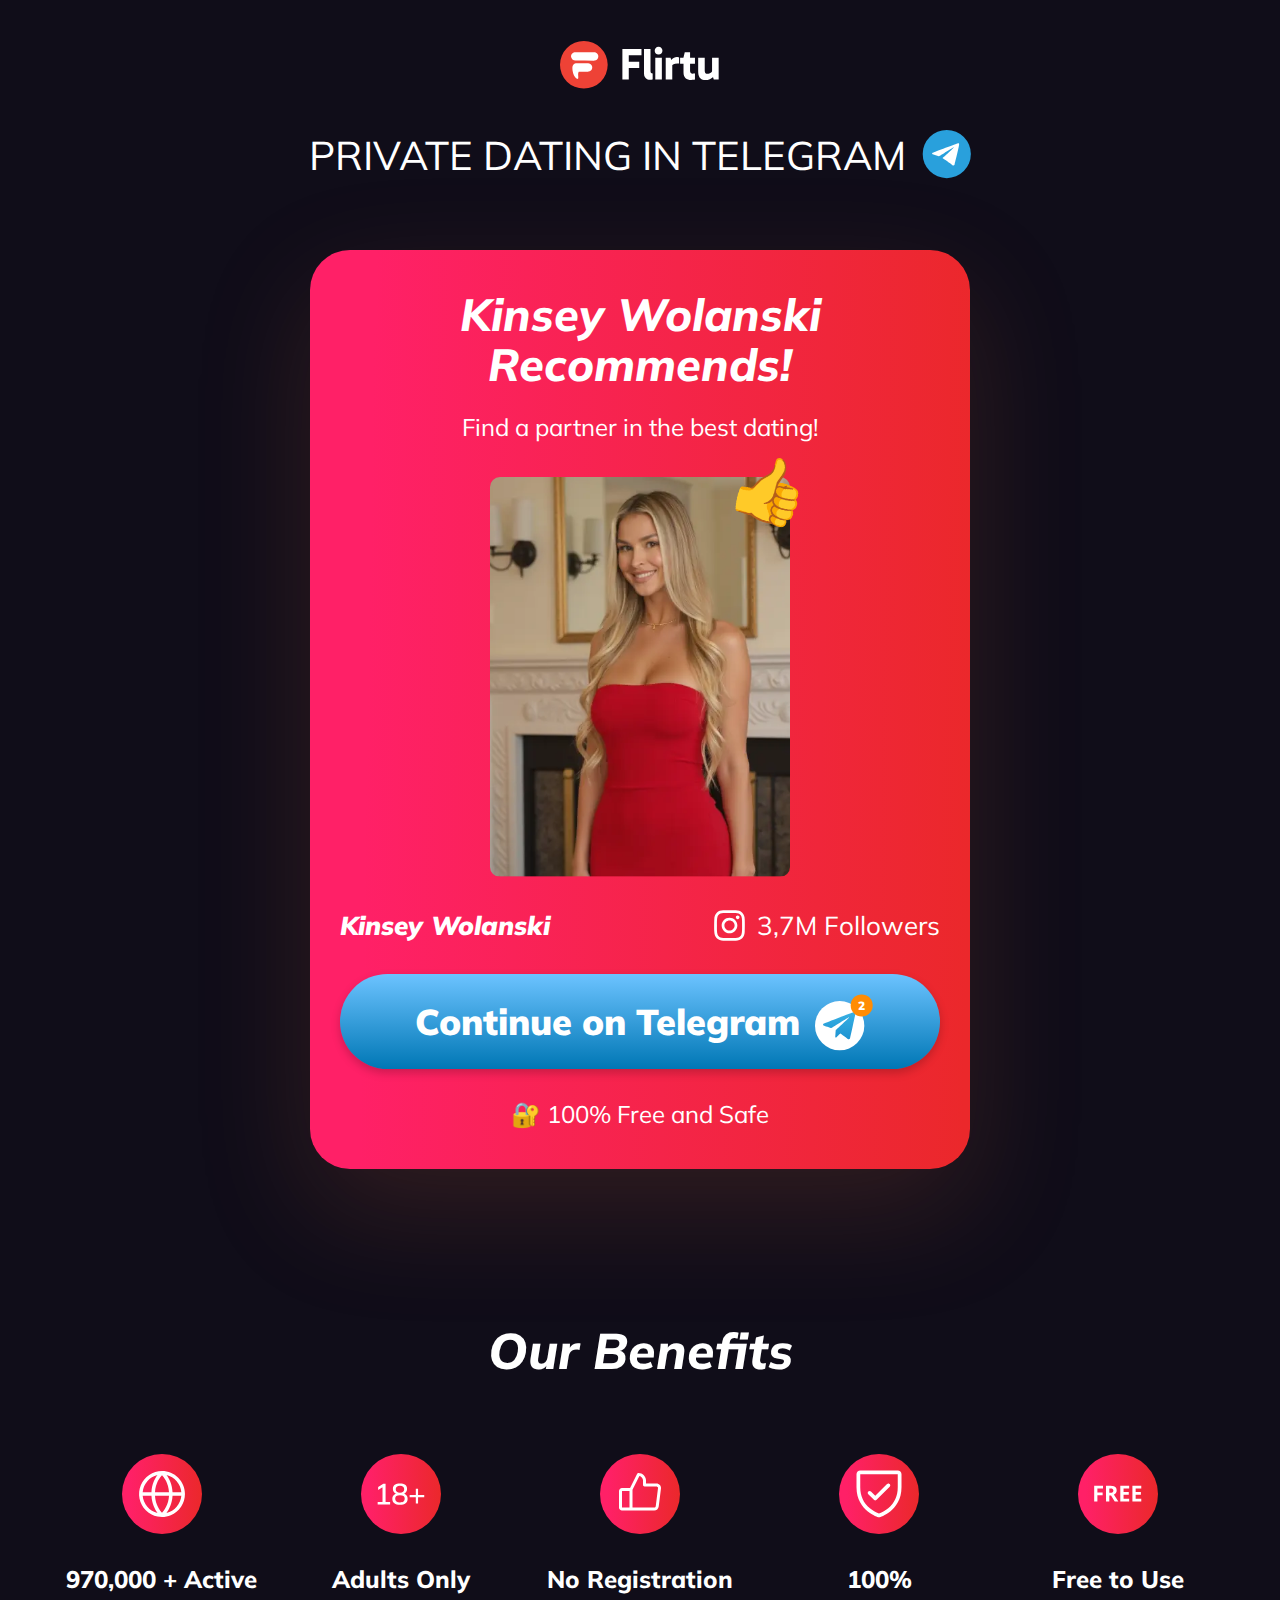
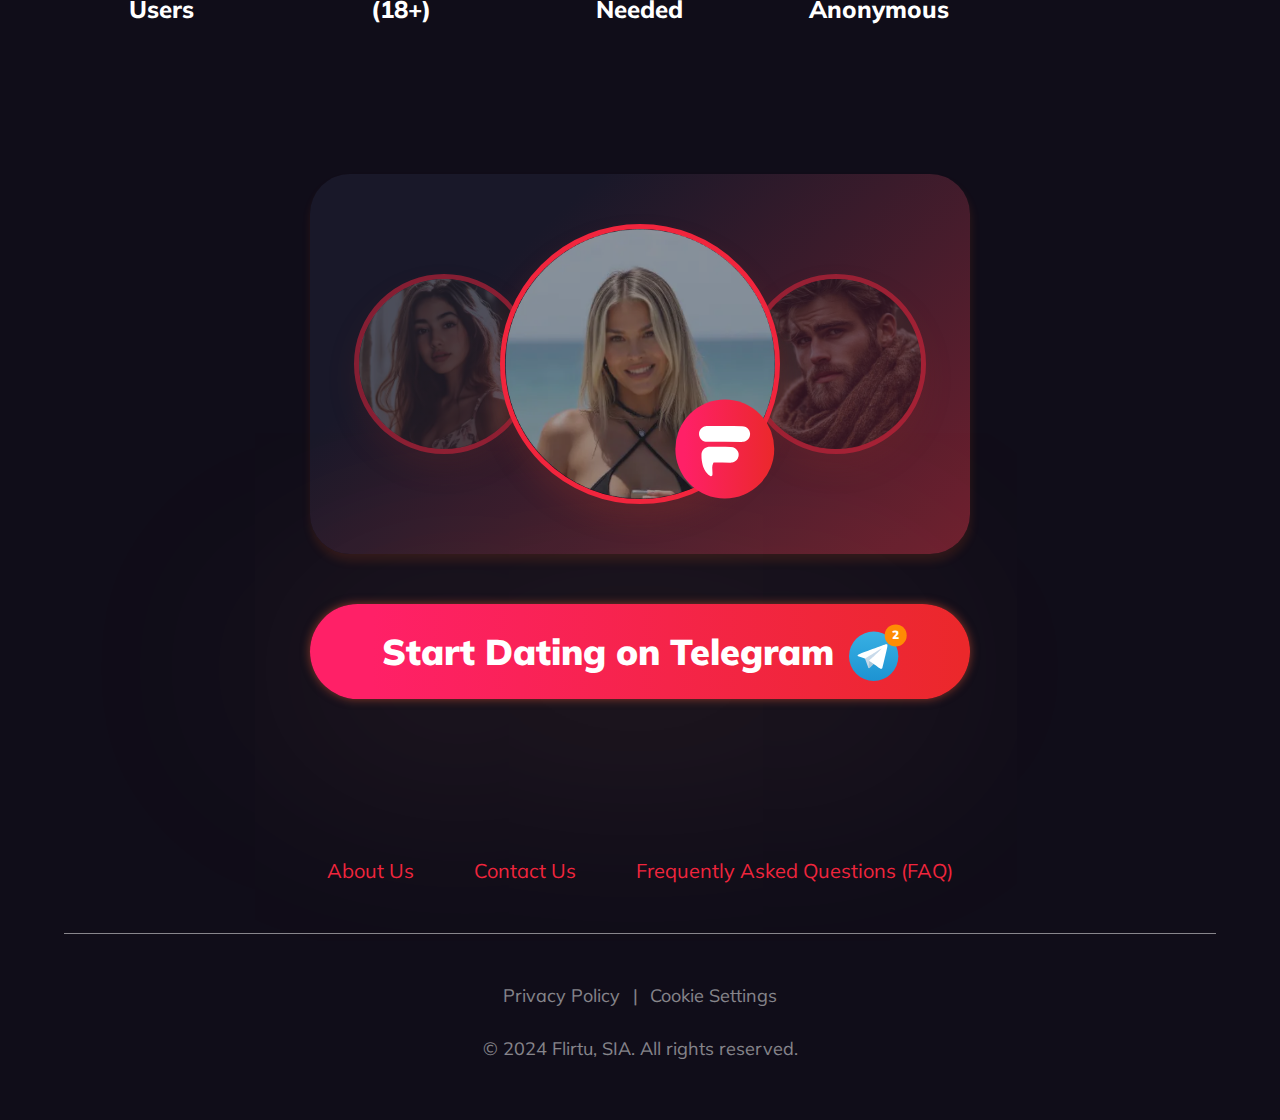
==== commit 09aa4a4b: "updates" ====
--- a/app/index.html
+++ b/app/index.html
@@ -38,7 +38,7 @@
 		<div class="main-screen__content">
 
 			<div class="main-screen__title">
-				Kinsey Wolanski recommends!
+				Kinsey Wolanski Recommends!
 			</div>
 
 			<div class="main-screen__sub-title">
--- a/app/css/style.min.css
+++ b/app/css/style.min.css
@@ -1 +1 @@
-body{font-size:4.8vw;background:#100d19;padding:0;margin:0;font-family:"Mulish",sans-serif;color:#fff;font-weight:400}.container{width:90vw;margin-left:auto;margin-right:auto}.section{padding-top:8.533vw;padding-bottom:8.533vw}.h2{font-size:10.667vw;font-weight:800;font-style:italic}p{margin-top:0;margin-bottom:15px}.button{background:#fff;display:-webkit-box;display:-ms-flexbox;display:flex;-webkit-box-align:center;-ms-flex-align:center;align-items:center;-webkit-box-pack:center;-ms-flex-pack:center;justify-content:center;width:100%;height:13.673vw;margin-left:auto;margin-right:auto;border-radius:20vw;text-decoration:none;font-weight:900;font-size:4.8vw;background:-webkit-gradient(linear, left top, left bottom, from(#6CC3FF), to(#0077B5));background:-o-linear-gradient(top, #6CC3FF, #0077B5);background:linear-gradient(to bottom, #6CC3FF, #0077B5);-webkit-box-shadow:0 4px 10px rgba(0,0,0,.2);box-shadow:0 4px 10px rgba(0,0,0,.2);color:#fff}.button__icon{margin-left:2vw;position:relative;top:.7vw}.button__icon img{width:8.043vw;height:8.043vw}.button__icon-num{position:absolute;top:0;right:0;background:#ff8c04;color:#fff;font-size:2.493vw;width:4.021vw;height:4.021vw;border-radius:50%;display:-webkit-box;display:-ms-flexbox;display:flex;-webkit-box-pack:center;-ms-flex-pack:center;justify-content:center;-webkit-box-align:center;-ms-flex-align:center;align-items:center;-webkit-transform:translateX(35%) translateY(-30%);-ms-transform:translateX(35%) translateY(-30%);transform:translateX(35%) translateY(-30%)}.button--secondary{background:-o-linear-gradient(358.9deg, #FF2067 9.72%, #EB282B 99.05%);background:linear-gradient(91.1deg, #FF2067 9.72%, #EB282B 99.05%);-webkit-box-shadow:-2.667vw 1.333vw 27.467vw rgba(255,170,130,.18),0px 0px 10px rgba(223,83,51,.57);box-shadow:-2.667vw 1.333vw 27.467vw rgba(255,170,130,.18),0px 0px 10px rgba(223,83,51,.57)}.logo{display:-webkit-box;display:-ms-flexbox;display:flex;margin-left:auto;margin-right:auto;-webkit-box-pack:center;-ms-flex-pack:center;justify-content:center;padding-top:8vw;padding-bottom:8vw}.logo a{height:8vw;display:block}.logo img{width:100%;height:100%;display:block}.header__title{display:-webkit-box;display:-ms-flexbox;display:flex;-webkit-box-pack:center;-ms-flex-pack:center;justify-content:center;-webkit-box-align:center;-ms-flex-align:center;align-items:center;font-size:4.533vw;text-transform:uppercase}.header__title img{width:5.907vw;height:5.907vw;display:block;margin-left:1.787vw}.main-screen__content{background:-o-linear-gradient(358.9deg, #FF2067 9.72%, #EB282B 99.05%);background:linear-gradient(91.1deg, #FF2067 9.72%, #EB282B 99.05%);-webkit-box-shadow:0px 3.2vw 9.067vw rgba(191,93,66,.19);box-shadow:0px 3.2vw 9.067vw rgba(191,93,66,.19);border-radius:5.867vw;margin-top:7.2vw;padding:7.2vw 4.5vw;text-align:center}.main-screen__title{font-size:8.533vw;font-weight:800;font-style:italic;line-height:1.1;margin-bottom:4.267vw}.photo-wrapper{width:100%;height:90vw;margin-left:auto;margin-right:auto;margin-top:4.8vw}.photo-wrapper img{width:100%;height:100%;-o-object-fit:cover;object-fit:cover;-o-object-position:center;object-position:center;border-radius:2.667vw}.main-screen__info{display:-webkit-box;display:-ms-flexbox;display:flex;-webkit-box-pack:justify;-ms-flex-pack:justify;justify-content:space-between;-webkit-box-align:center;-ms-flex-align:center;align-items:center;padding-top:4.267vw;padding-bottom:4.8vw}.followers{display:-webkit-box;display:-ms-flexbox;display:flex;-webkit-box-align:center;-ms-flex-align:center;align-items:center;font-size:4vw}.followers img{display:block;margin-right:4px;width:3.733vw}.influencer__name{font-size:4.8vw;font-weight:900;font-style:italic}.main-screen__footer{text-align:center;font-size:4.267vw;padding-top:5.6vw}.photo-wrapper{position:relative}.photo-wrapper .like{position:absolute;top:-8vw;right:-5vw;font-size:16.267vw;-webkit-transform:rotate(15deg);-ms-transform:rotate(15deg);transform:rotate(15deg)}.main-screen--2 .main-screen__wrapper{margin-top:-30vw}.main-screen--2 .main-screen__content{padding-top:0;margin-top:35vw;background:-o-linear-gradient(358.9deg, #FF2045 9.72%, #EB5228 99.05%);background:linear-gradient(91.1deg, #FF2045 9.72%, #EB5228 99.05%);-webkit-box-shadow:0px 12px 34.2px rgba(191,93,66,.19);box-shadow:0px 12px 34.2px rgba(191,93,66,.19)}.main-screen--2 .main-screen__info{-webkit-box-orient:vertical;-webkit-box-direction:normal;-ms-flex-direction:column;flex-direction:column}.main-screen--2 .influencer__name{font-size:5.128vw}.main-screen--2 .followers{font-size:4.635vw;margin-top:1.333vw}.main-screen--2 .followers img{width:4.944vw}.main-screen--2 .main-screen__info{padding-top:0}.main-screen--2 .main-screen__sub-title{margin-bottom:5.333vw}.main-screen--2 .photo-wrapper{margin-top:-3vw}.photo-wrapper--2{width:60.8vw;height:60.8vw;padding:1.707vw;background:-webkit-gradient(linear, left top, right top, from(#FF2045), to(#EB5228));background:-o-linear-gradient(left, #FF2045, #EB5228);background:linear-gradient(90deg, #FF2045, #EB5228);border-radius:50%;-webkit-transform:translateY(-50%);-ms-transform:translateY(-50%);transform:translateY(-50%)}.photo-wrapper--2 img{border-radius:50%}.main-scree--2 .main-screen__content{padding-top:0}.main-screen__header{width:73.867vw;height:31.467vw;margin-left:auto;margin-right:auto;margin-top:8.533vw;position:relative}.emojy{font-size:23.2vw;-webkit-transform:rotate(18deg) translateX(-50%);-ms-transform:rotate(18deg) translateX(-50%);transform:rotate(18deg) translateX(-50%);position:absolute;top:0;left:50%}.main-screen__bable{font-size:4.68vw;position:absolute;width:41.333vw;height:12vw;z-index:11;text-align:center;padding-top:1.2vw}.main-screen__bable--1{left:0;top:5vw;background:url("../img/bable.svg");background-size:100%;background-position:top center;background-repeat:no-repeat;-webkit-transform:rotate(-10deg);-ms-transform:rotate(-10deg);transform:rotate(-10deg)}.main-screen__bable--2{width:44.267vw;top:17.8vw;right:0;background:url("../img/bable2.svg");background-size:100%;background-position:top center;background-repeat:no-repeat;-webkit-transform:rotate(7deg);-ms-transform:rotate(7deg);transform:rotate(7deg)}.benefits{text-align:center;padding-bottom:16vw}.benefits__icon-wrapper{width:16vw;height:16vw;border-radius:50%;background:-o-linear-gradient(358.9deg, #FF2067 9.72%, #EB282B 99.05%);background:linear-gradient(91.1deg, #FF2067 9.72%, #EB282B 99.05%);display:-webkit-box;display:-ms-flexbox;display:flex;-webkit-box-pack:center;-ms-flex-pack:center;justify-content:center;-webkit-box-align:center;-ms-flex-align:center;align-items:center;margin-left:auto;margin-right:auto;margin-bottom:4.267vw}.benefits__icon-wrapper img{width:60%;max-width:60%;max-height:60%}.benefits__item{margin-top:8vw}.benefits__title{font-size:5.867vw;font-weight:800}.cta{padding-bottom:8.533vw}.cta__item{background:-o-linear-gradient(312.45deg, #191829 27.03%, #892230 121.72%);background:linear-gradient(137.55deg, #191829 27.03%, #892230 121.72%);-webkit-box-shadow:1px 7px 9.5px rgba(248,95,21,.13);box-shadow:1px 7px 9.5px rgba(248,95,21,.13);border-radius:5.333vw;padding:8vw 4.8vw}.cta__photo-wrapper{width:23.2vw;height:23.2vw;min-width:23.2vw;background:#100d19;border-radius:50%;display:-webkit-box;display:-ms-flexbox;display:flex;-webkit-box-pack:center;-ms-flex-pack:center;justify-content:center;-webkit-box-align:center;-ms-flex-align:center;align-items:center;border:.584vw solid #f1253d;opacity:.5;position:relative;-webkit-box-shadow:0px 15.0056px 25.5729px rgba(171,58,39,.21);box-shadow:0px 15.0056px 25.5729px rgba(171,58,39,.21)}.cta__photo-wrapper .cta__photo{width:100%;height:100%}.cta__photo-wrapper--center{width:42.4vw;height:42.4vw;min-width:42.4vw;position:relative;z-index:99;opacity:1}.cta__photo-wrapper:first-child{position:relative;left:2.667vw}.cta__photo-wrapper:last-child{position:relative;right:2.667vw}.cta__item{display:-webkit-box;display:-ms-flexbox;display:flex;-webkit-box-align:center;-ms-flex-align:center;align-items:center;-webkit-box-pack:center;-ms-flex-pack:center;justify-content:center;display:flex;justify-content:center;align-items:center;margin-bottom:6.4vw}.logo-label{width:16.533vw;height:16.533vw;position:absolute;bottom:0;right:0}.footer{padding-top:17.067vw}.footer__link{display:block;color:#f1253d;text-decoration:none;text-align:center;padding-bottom:4.267vw}.footer__bottom{display:-webkit-box;display:-ms-flexbox;display:flex;-webkit-box-align:center;-ms-flex-align:center;align-items:center;-webkit-box-pack:center;-ms-flex-pack:center;justify-content:center;border-top:1px solid rgba(255,255,255,.5);padding-top:7.2vw;margin-top:7.2vw;font-size:4.267vw}.footer__bottom span{padding-left:1vw;padding-right:1vw;display:block;color:rgba(255,255,255,.5)}.footer__bottom-link{color:rgba(255,255,255,.5);text-decoration:none}.footer__bottom-link:hover{color:#fff}.footer__link:last-child{padding-bottom:0}.footer__copy{text-align:center;font-size:4.267vw;color:rgba(255,255,255,.5);padding-top:4.267vw;padding-bottom:20vw}.fixed-button-wrapper{position:fixed;bottom:0;left:0;width:100%;padding-bottom:2vw;z-index:999}.fixed-button-wrapper .button{width:100%}.text-section{padding-top:16vw;text-align:center}.p3{font-size:5.867vw;font-weight:800;margin-bottom:6.4vw}.cta__photos-wrapper{width:77.067vw;height:74.133vw;position:relative}.cta__photo{border-radius:2.933vw;position:absolute;opacity:.6;width:31.733vw;height:28.533vw;-o-object-fit:cover;object-fit:cover;-o-object-position:center;object-position:center}.cta__photo--1{width:44.8vw;height:40vw;-o-object-fit:cover;object-fit:cover;-o-object-position:center;object-position:center;top:50%;left:50%;-webkit-transform:translateX(-50%) translateY(-50%);-ms-transform:translateX(-50%) translateY(-50%);transform:translateX(-50%) translateY(-50%);z-index:11;opacity:1}.cta__photo--2{top:0;left:11.467vw}.cta__photo--3{top:11.2vw;right:4vw}.cta__photo--4{left:0;top:22.667vw}.cta__photo--5{left:17.333vw;bottom:0}.cta__photo--6{right:0;bottom:6.933vw}.cta__text-bable{width:32.533vw;height:14vw;background:url("../img/bable3.svg");background-size:100%;background-repeat:no-repeat;text-align:center;position:absolute;z-index:999;font-size:5.333vw;padding-top:1.8vw;left:26.667vw;-webkit-transform:rotate(7deg);-ms-transform:rotate(7deg);transform:rotate(7deg);top:4vw}.get-vip .header{background:-o-linear-gradient(358.9deg, #FF2067 9.72%, #EB282B 99.05%);background:linear-gradient(91.1deg, #FF2067 9.72%, #EB282B 99.05%);padding-top:20px;padding-bottom:29px;margin-bottom:29px;text-align:center}.get-vip .header img{display:block;margin-left:auto;margin-right:auto}.get-vip .logo{display:block;margin-left:auto;margin-right:auto;text-decoration:none;width:100%;font-style:italic;padding-top:0}.get-vip .logo img{width:36px}.get-vip .logo a{text-decoration:none}.get-vip h1{font-size:26px;color:#fff;text-decoration:none;margin-top:0;margin-bottom:0}.premium-wrapper h2{text-align:center;margin-top:0;margin-bottom:0;font-size:30px;font-weight:800;font-style:italic;line-height:1;margin-bottom:20px}.sub-title{text-align:center;font-size:18px;font-weight:600;margin-bottom:30px}.list-title{font-size:18px;font-weight:800;margin-bottom:16px}.premium__list{margin-left:0;padding-left:0;list-style:none;padding-bottom:14px}.premium__list li{font-size:18px;font-weight:600;padding-left:25px;padding-top:8px;padding-bottom:8px;position:relative}.premium__list li:before{content:"";position:absolute;top:12px;left:0;width:16px;height:16px;background-color:#f1253d;background-image:url("../img/tick.svg");background-repeat:no-repeat;background-position:center;border-radius:50%}.next-button-wrapper{position:fixed;bottom:32px;left:0;width:100%;z-index:99}.next-button-wrapper .button{width:91.467vw;border-radius:12px;background:-o-linear-gradient(358.9deg, #FF2045 9.72%, #EB5228 99.05%);background:linear-gradient(91.1deg, #FF2045 9.72%, #EB5228 99.05%);color:#fff;font-size:18px;height:46px}.next-button-wrapper .button a{color:#fff;text-decoration:none}.title-text{font-size:30px;line-height:1;font-weight:800;font-style:italic;margin-bottom:20px;display:block}.users-section{padding-bottom:100px}.users-wrapper{width:100%;background:-o-linear-gradient(312.45deg, #191829 27.03%, #892230 121.72%);background:linear-gradient(137.55deg, #191829 27.03%, #892230 121.72%);-webkit-box-shadow:1px 7px 9.5px rgba(248,95,21,.13);box-shadow:1px 7px 9.5px rgba(248,95,21,.13);border-radius:10px;padding:20px 14px;-webkit-box-sizing:border-box;box-sizing:border-box}.users__title{font-size:18px;font-weight:800;margin-bottom:13px}.users__list-wrapper{display:-webkit-box;display:-ms-flexbox;display:flex;-webkit-box-align:center;-ms-flex-align:center;align-items:center}.users__num{font-size:14px;margin-left:5px}.user-photo{width:60px;height:60px;border-radius:50%}.user-photo img{width:100%}.user-photo:first-child{margin-left:0;z-index:6}.user-photo:nth-child(2){z-index:5}.user-photo:nth-child(3){z-index:4}.user-photo:nth-child(4){z-index:3}.user-photo:nth-child(5){z-index:2}.user-photo{position:relative;margin-left:-30px;padding:3px;background:-o-linear-gradient(358.9deg, #FF2067 9.72%, #EB282B 99.05%);background:linear-gradient(91.1deg, #FF2067 9.72%, #EB282B 99.05%)}.users__list{display:-webkit-box;display:-ms-flexbox;display:flex;-webkit-box-align:center;-ms-flex-align:center;align-items:center}.users-container{padding:1px;background:-o-linear-gradient(312.45deg, #191829 27.03%, #892230 121.72%);background:linear-gradient(137.55deg, #191829 27.03%, #892230 121.72%);border-radius:10px}.content__header-text{text-align:center;margin-left:auto;margin-right:auto}.content__header-text span{background:-o-linear-gradient(358.9deg, #FF2045 9.72%, #EB5228 99.05%);background:linear-gradient(91.1deg, #FF2045 9.72%, #EB5228 99.05%);-webkit-background-clip:text;-webkit-text-fill-color:rgba(0,0,0,0);background-clip:text;text-fill-color:rgba(0,0,0,0);display:inline-block}.content__header:nth-child(2){display:-webkit-box;display:-ms-flexbox;display:flex;-webkit-box-pack:center;-ms-flex-pack:center;justify-content:center}.content__header:nth-child(2) .content__header-text{background:#fff;font-size:18px;font-weight:900;padding:7px 16px;border-radius:30px;margin-bottom:30px}.get-vip .item{background:#fff;border-radius:10px;padding:13px 16px;color:#0e0b07;position:relative;font-size:18px;font-weight:600;margin-bottom:28px}.get-vip .item .best-price{position:absolute;top:0;right:16px;background:#f16025;color:#fff;-webkit-transform:translateY(-50%);-ms-transform:translateY(-50%);transform:translateY(-50%);font-size:12px;font-weight:600;padding:5px 10px;padding-top:3px;padding-bottom:4px;border-radius:4px;line-height:1}.get-vip .item__footer{position:absolute;bottom:0;left:0;color:#fff;-webkit-transform:translateY(115%);-ms-transform:translateY(115%);transform:translateY(115%);font-size:12px}.get-vip .item__content-footer{display:-webkit-box;display:-ms-flexbox;display:flex;-webkit-box-pack:justify;-ms-flex-pack:justify;justify-content:space-between;margin-top:3px}.get-vip .items-list{margin-bottom:70px}.item__price{font-weight:700}.old-price{text-decoration:line-through}.get-vip .item.active{background:#f1253d;color:#fff}.get-vip .item.active .best-price{background:#fff;color:#f1253d}.cancle-link{text-align:center;margin-left:auto;margin-right:auto;display:block;margin-top:23px;color:rgba(254,250,245,.5);font-weight:900;text-decoration:none;font-size:18px}.payment-complete .premium__list{display:-webkit-box;display:-ms-flexbox;display:flex;-webkit-box-pack:justify;-ms-flex-pack:justify;justify-content:space-between;position:relative;padding-bottom:0}.payment-complete .premium__list li:before{display:none}.payment-complete .premium__list li{padding:0;background:#f16025;width:48%;text-align:center;-webkit-box-pack:center;-ms-flex-pack:center;justify-content:center;-webkit-box-align:center;-ms-flex-align:center;align-items:center;display:-webkit-box;display:-ms-flexbox;display:flex;height:143px;font-size:22px;font-weight:800;border-radius:8px}.plus{width:40px;height:40px;background:#fff;border-radius:50%;position:absolute;top:50%;left:50%;-webkit-transform:translateY(-50%) translateX(-50%);-ms-transform:translateY(-50%) translateX(-50%);transform:translateY(-50%) translateX(-50%);z-index:2;display:-webkit-box;display:-ms-flexbox;display:flex;-webkit-box-pack:center;-ms-flex-pack:center;justify-content:center;-webkit-box-align:center;-ms-flex-align:center;align-items:center}.plus img{width:16px}.discount{display:-webkit-box;display:-ms-flexbox;display:flex;-webkit-box-pack:justify;-ms-flex-pack:justify;justify-content:space-between;-webkit-box-align:center;-ms-flex-align:center;align-items:center;width:100%;font-size:17px}.discount__value{display:-webkit-box;display:-ms-flexbox;display:flex;-webkit-box-align:center;-ms-flex-align:center;align-items:center;-webkit-box-pack:end;-ms-flex-pack:end;justify-content:flex-end;width:100%}.discount__value{font-size:18px}.discount__value .through{color:#fff;opacity:.5;text-decoration:line-through;margin-right:14px}.title-m{text-align:center;font-size:18px;margin-bottom:23px}.payment-completed .title-m{margin-bottom:15px}.payment-completed .premium__list{display:-webkit-box;display:-ms-flexbox;display:flex;-webkit-box-pack:justify;-ms-flex-pack:justify;justify-content:space-between;position:relative;padding-bottom:0}.payment-completed .premium__list li:before{display:none}.payment-completed .premium__list li{background:#f1253d;width:48%;padding:0;height:143px;width:48%;border-radius:8px;display:-webkit-box;display:-ms-flexbox;display:flex;-webkit-box-pack:center;-ms-flex-pack:center;justify-content:center;-webkit-box-align:center;-ms-flex-align:center;align-items:center;text-align:center;font-size:22px;font-weight:700}.payment-completed .discount__value{color:#f1253d}.next-button-wrapper .button{text-transform:uppercase}.get-vip .header{padding-top:17px;padding-bottom:17px}.get-vip .header .logo{padding-bottom:0}.get-vip .header .logo a{display:-webkit-box;display:-ms-flexbox;display:flex;-webkit-box-pack:center;-ms-flex-pack:center;justify-content:center;-webkit-box-align:center;-ms-flex-align:center;align-items:center;-webkit-box-orient:horizontal;-webkit-box-direction:normal;-ms-flex-direction:row;flex-direction:row}.get-vip .header .logo a img{margin-left:0;margin-right:0;margin-right:5px}.premium-wrapper h2 span{font-size:24px}.items-list{margin-top:20px}@media only screen and (min-width: 992px){.logo{padding-top:40px;padding-bottom:40px}.logo a{height:50px}.header__title{font-size:40px}.header__title img{width:50px;height:50px;margin-left:15px}.main-screen__content{margin-top:70px}.fixed-button-wrapper{display:none}.main-screen__content{width:600px;margin-left:auto;margin-right:auto;padding:40px 30px;border-radius:40px}.main-screen__title{font-size:45px;margin-bottom:23px}.main-screen__sub-title{font-size:24px}.photo-wrapper{margin-top:35px;height:400px;width:300px}.photo-wrapper img{border-radius:10px}.influencer__name,.followers{font-size:26px}.followers img{width:35px;margin-right:10px}.button{font-size:36px;height:95px}.button__icon img{width:50px;height:50px}.button__icon{margin-left:15px}.button__icon-num{font-size:12px;width:22px;height:22px}.main-screen__info{padding-top:30px;padding-bottom:30px}.main-screen__footer{font-size:24px;padding-top:30px}.benefits{padding-top:150px;padding-bottom:150px}.h2{margin-top:0;font-size:50px}.benefits__title{font-size:24px}.benefits__icon-wrapper{width:80px;height:80px;margin-bottom:30px}.benefits__item{margin-top:30px;width:17%}.benefits__list{display:-webkit-box;display:-ms-flexbox;display:flex;-webkit-box-pack:justify;-ms-flex-pack:justify;justify-content:space-between}.container{width:1200px;max-width:90vw;margin-left:auto;margin-right:auto}.cta .container{width:660px;max-width:90vw}.cta__item{border-radius:40px}.cta__photo-wrapper{width:170px;height:170px;min-width:170px;border-width:5px}.cta__photo-wrapper--center{width:270px;height:270px;min-width:270px}.logo-label{width:100px;height:100px}.cta__item{padding:50px 30px;margin-bottom:50px}.footer__link{font-size:20px;padding-bottom:0;margin-left:30px;margin-right:30px}.footer__menu{display:-webkit-box;display:-ms-flexbox;display:flex;-webkit-box-pack:center;-ms-flex-pack:center;justify-content:center}.footer__bottom,.footer__copy{font-size:18px}.footer{padding-top:50px}.footer__bottom{margin-top:50px;padding-top:50px}.footer__copy{padding-top:30px;padding-bottom:60px}.photo-wrapper .like{font-size:64px;top:-30px;right:-20px}.emojy{font-size:100px}.main-screen__bable{font-size:24px}.main-screen__bable{width:220px;height:60px;padding-top:8px}.main-screen__header{width:430px}.main-screen__header{margin-top:40px}.main-screen__bable--1{top:20px}.main-screen__bable--2{top:72px}.main-screen__header{height:150px}.main-screen--2 .main-screen__content{margin-top:200px}.main-screen--2 .photo-wrapper{width:280px;height:280px;padding:10px}.main-screen--2 .photo-wrapper img{border-radius:50%}.main-screen--2 .main-screen__wrapper{margin-top:-150px}.main-screen--2 .influencer__name{font-size:50px}.main-screen--2 .followers{font-size:32px}.main-screen--2 .followers img{width:40px}.main-screen--2 .main-screen__sub-title{margin-bottom:30px}.text-section{padding-top:100px}.text-section .container{width:600px;margin-left:auto;margin-right:auto}.p3{font-size:36px;margin-bottom:35px}.cta__photo{width:120px;height:120px;border-radius:10px}.cta__photo--1{width:168px;height:168px}.cta__photos-wrapper{width:315px;height:315px}.cta__photo--2{top:0;left:40px}.cta__photo--3{top:38px;right:10px}.cta__photo--6{bottom:43px}.cta__photo--5{left:75px}.cta__photo--4{top:100px}.cta__text-bable{font-size:20px}.cta__text-bable{width:120px;padding-top:7px;height:50px;left:115px;top:24px}}+body{font-size:4.8vw;background:#100d19;padding:0;margin:0;font-family:"Mulish",sans-serif;color:#fff;font-weight:400}.container{width:90vw;margin-left:auto;margin-right:auto}.section{padding-top:8.533vw;padding-bottom:8.533vw}.h2{font-size:10.667vw;font-weight:800;font-style:italic}p{margin-top:0;margin-bottom:15px}.button{background:#fff;display:-webkit-box;display:-ms-flexbox;display:flex;-webkit-box-align:center;-ms-flex-align:center;align-items:center;-webkit-box-pack:center;-ms-flex-pack:center;justify-content:center;width:100%;height:13.673vw;margin-left:auto;margin-right:auto;border-radius:20vw;text-decoration:none;font-weight:900;font-size:4.8vw;background:-webkit-gradient(linear, left top, left bottom, from(#6CC3FF), to(#0077B5));background:-o-linear-gradient(top, #6CC3FF, #0077B5);background:linear-gradient(to bottom, #6CC3FF, #0077B5);-webkit-box-shadow:0 4px 10px rgba(0,0,0,.2);box-shadow:0 4px 10px rgba(0,0,0,.2);color:#fff}.button__icon{margin-left:2vw;position:relative;top:.7vw}.button__icon img{width:8.043vw;height:8.043vw}.button__icon-num{position:absolute;top:0;right:0;background:#ff8c04;color:#fff;font-size:2.493vw;width:4.021vw;height:4.021vw;border-radius:50%;display:-webkit-box;display:-ms-flexbox;display:flex;-webkit-box-pack:center;-ms-flex-pack:center;justify-content:center;-webkit-box-align:center;-ms-flex-align:center;align-items:center;-webkit-transform:translateX(35%) translateY(-30%);-ms-transform:translateX(35%) translateY(-30%);transform:translateX(35%) translateY(-30%)}.button--secondary{background:-o-linear-gradient(358.9deg, #FF2067 9.72%, #EB282B 99.05%);background:linear-gradient(91.1deg, #FF2067 9.72%, #EB282B 99.05%);-webkit-box-shadow:-2.667vw 1.333vw 27.467vw rgba(255,170,130,.18),0px 0px 10px rgba(223,83,51,.57);box-shadow:-2.667vw 1.333vw 27.467vw rgba(255,170,130,.18),0px 0px 10px rgba(223,83,51,.57)}.logo{display:-webkit-box;display:-ms-flexbox;display:flex;margin-left:auto;margin-right:auto;-webkit-box-pack:center;-ms-flex-pack:center;justify-content:center;padding-top:8vw;padding-bottom:8vw}.logo a{height:8vw;display:block}.logo img{width:100%;height:100%;display:block}.header__title{display:-webkit-box;display:-ms-flexbox;display:flex;-webkit-box-pack:center;-ms-flex-pack:center;justify-content:center;-webkit-box-align:center;-ms-flex-align:center;align-items:center;font-size:4.533vw;text-transform:uppercase}.header__title img{width:5.907vw;height:5.907vw;display:block;margin-left:1.787vw}.main-screen__content{background:-o-linear-gradient(358.9deg, #FF2067 9.72%, #EB282B 99.05%);background:linear-gradient(91.1deg, #FF2067 9.72%, #EB282B 99.05%);-webkit-box-shadow:0px 3.2vw 9.067vw rgba(191,93,66,.19);box-shadow:0px 3.2vw 9.067vw rgba(191,93,66,.19);border-radius:5.867vw;margin-top:7.2vw;padding:7.2vw 4.5vw;text-align:center}.main-screen__title{font-size:8.533vw;font-weight:800;font-style:italic;line-height:1.1;margin-bottom:4.267vw}.photo-wrapper{width:100%;height:90vw;margin-left:auto;margin-right:auto;margin-top:4.8vw}.photo-wrapper img{width:100%;height:100%;-o-object-fit:cover;object-fit:cover;-o-object-position:center;object-position:center;border-radius:2.667vw}.main-screen__info{display:-webkit-box;display:-ms-flexbox;display:flex;-webkit-box-pack:justify;-ms-flex-pack:justify;justify-content:space-between;-webkit-box-align:center;-ms-flex-align:center;align-items:center;padding-top:4.267vw;padding-bottom:4.8vw}.followers{display:-webkit-box;display:-ms-flexbox;display:flex;-webkit-box-align:center;-ms-flex-align:center;align-items:center;font-size:4vw}.followers img{display:block;margin-right:4px;width:3.733vw}.influencer__name{font-size:4.8vw;font-weight:900;font-style:italic}.main-screen__footer{text-align:center;font-size:4.267vw;padding-top:5.6vw}.photo-wrapper{position:relative}.photo-wrapper .like{position:absolute;top:-8vw;right:-5vw;font-size:16.267vw;-webkit-transform:rotate(15deg);-ms-transform:rotate(15deg);transform:rotate(15deg)}.main-screen--2 .main-screen__wrapper{margin-top:-30vw}.main-screen--2 .main-screen__content{padding-top:0;margin-top:35vw;background:-o-linear-gradient(358.9deg, #FF2045 9.72%, #EB5228 99.05%);background:linear-gradient(91.1deg, #FF2045 9.72%, #EB5228 99.05%);-webkit-box-shadow:0px 12px 34.2px rgba(191,93,66,.19);box-shadow:0px 12px 34.2px rgba(191,93,66,.19)}.main-screen--2 .main-screen__info{-webkit-box-orient:vertical;-webkit-box-direction:normal;-ms-flex-direction:column;flex-direction:column}.main-screen--2 .influencer__name{font-size:5.128vw}.main-screen--2 .followers{font-size:4.635vw;margin-top:1.333vw}.main-screen--2 .followers img{width:4.944vw}.main-screen--2 .main-screen__info{padding-top:0}.main-screen--2 .main-screen__sub-title{margin-bottom:5.333vw}.main-screen--2 .photo-wrapper{margin-top:-3vw}.photo-wrapper--2{width:60.8vw;height:60.8vw;padding:1.707vw;background:-webkit-gradient(linear, left top, right top, from(#FF2045), to(#EB5228));background:-o-linear-gradient(left, #FF2045, #EB5228);background:linear-gradient(90deg, #FF2045, #EB5228);border-radius:50%;-webkit-transform:translateY(-50%);-ms-transform:translateY(-50%);transform:translateY(-50%)}.photo-wrapper--2 img{border-radius:50%}.main-scree--2 .main-screen__content{padding-top:0}.main-screen__header{width:73.867vw;height:31.467vw;margin-left:auto;margin-right:auto;margin-top:8.533vw;position:relative}.emojy{font-size:23.2vw;-webkit-transform:rotate(18deg) translateX(-50%);-ms-transform:rotate(18deg) translateX(-50%);transform:rotate(18deg) translateX(-50%);position:absolute;top:0;left:50%}.main-screen__bable{font-size:4.68vw;position:absolute;width:41.333vw;height:12vw;z-index:11;text-align:center;padding-top:1.2vw}.main-screen__bable--1{left:0;top:5vw;background:url("../img/bable.svg");background-size:100%;background-position:top center;background-repeat:no-repeat;-webkit-transform:rotate(-10deg);-ms-transform:rotate(-10deg);transform:rotate(-10deg)}.main-screen__bable--2{width:44.267vw;top:17.8vw;right:0;background:url("../img/bable2.svg");background-size:100%;background-position:top center;background-repeat:no-repeat;-webkit-transform:rotate(7deg);-ms-transform:rotate(7deg);transform:rotate(7deg)}.benefits{text-align:center;padding-bottom:16vw}.benefits__icon-wrapper{width:16vw;height:16vw;border-radius:50%;background:-o-linear-gradient(358.9deg, #FF2067 9.72%, #EB282B 99.05%);background:linear-gradient(91.1deg, #FF2067 9.72%, #EB282B 99.05%);display:-webkit-box;display:-ms-flexbox;display:flex;-webkit-box-pack:center;-ms-flex-pack:center;justify-content:center;-webkit-box-align:center;-ms-flex-align:center;align-items:center;margin-left:auto;margin-right:auto;margin-bottom:4.267vw}.benefits__icon-wrapper img{width:60%;max-width:60%;max-height:60%}.benefits__item{margin-top:8vw}.benefits__title{font-size:5.867vw;font-weight:800}.cta{padding-bottom:8.533vw}.cta__item{background:-o-linear-gradient(312.45deg, #191829 27.03%, #892230 121.72%);background:linear-gradient(137.55deg, #191829 27.03%, #892230 121.72%);-webkit-box-shadow:1px 7px 9.5px rgba(248,95,21,.13);box-shadow:1px 7px 9.5px rgba(248,95,21,.13);border-radius:5.333vw;padding:8vw 4.8vw}.cta__photo-wrapper{width:23.2vw;height:23.2vw;min-width:23.2vw;background:#100d19;border-radius:50%;display:-webkit-box;display:-ms-flexbox;display:flex;-webkit-box-pack:center;-ms-flex-pack:center;justify-content:center;-webkit-box-align:center;-ms-flex-align:center;align-items:center;border:.584vw solid #f1253d;opacity:.5;position:relative;-webkit-box-shadow:0px 15.0056px 25.5729px rgba(171,58,39,.21);box-shadow:0px 15.0056px 25.5729px rgba(171,58,39,.21)}.cta__photo-wrapper .cta__photo{width:100%;height:100%}.cta__photo-wrapper--center{width:42.4vw;height:42.4vw;min-width:42.4vw;position:relative;z-index:99;opacity:1}.cta__photo-wrapper:first-child{position:relative;left:2.667vw}.cta__photo-wrapper:last-child{position:relative;right:2.667vw}.cta__item{display:-webkit-box;display:-ms-flexbox;display:flex;-webkit-box-align:center;-ms-flex-align:center;align-items:center;-webkit-box-pack:center;-ms-flex-pack:center;justify-content:center;display:flex;justify-content:center;align-items:center;margin-bottom:6.4vw}.logo-label{width:16.533vw;height:16.533vw;position:absolute;bottom:0;right:0}.footer{padding-top:17.067vw}.footer__link{display:block;color:#f1253d;text-decoration:none;text-align:center;padding-bottom:4.267vw}.footer__bottom{display:-webkit-box;display:-ms-flexbox;display:flex;-webkit-box-align:center;-ms-flex-align:center;align-items:center;-webkit-box-pack:center;-ms-flex-pack:center;justify-content:center;border-top:1px solid rgba(255,255,255,.5);padding-top:7.2vw;margin-top:7.2vw;font-size:4.267vw}.footer__bottom span{padding-left:1vw;padding-right:1vw;display:block;color:rgba(255,255,255,.5)}.footer__bottom-link{color:rgba(255,255,255,.5);text-decoration:none}.footer__bottom-link:hover{color:#fff}.footer__link:last-child{padding-bottom:0}.footer__copy{text-align:center;font-size:4.267vw;color:rgba(255,255,255,.5);padding-top:4.267vw;padding-bottom:20vw}.fixed-button-wrapper{position:fixed;bottom:0;left:0;width:100%;padding-bottom:2vw;z-index:999}.fixed-button-wrapper .button{width:100%}.text-section{padding-top:16vw;text-align:center}.p3{font-size:5.867vw;font-weight:800;margin-bottom:6.4vw}.cta__photos-wrapper{width:77.067vw;height:74.133vw;position:relative}.cta__photo{border-radius:2.933vw;position:absolute;opacity:.6;width:31.733vw;height:28.533vw;-o-object-fit:cover;object-fit:cover;-o-object-position:center;object-position:center}.cta__photo--1{width:44.8vw;height:40vw;-o-object-fit:cover;object-fit:cover;-o-object-position:center;object-position:center;top:50%;left:50%;-webkit-transform:translateX(-50%) translateY(-50%);-ms-transform:translateX(-50%) translateY(-50%);transform:translateX(-50%) translateY(-50%);z-index:11;opacity:1}.cta__photo--2{top:0;left:11.467vw}.cta__photo--3{top:11.2vw;right:4vw}.cta__photo--4{left:0;top:22.667vw}.cta__photo--5{left:17.333vw;bottom:0}.cta__photo--6{right:0;bottom:6.933vw}.cta__text-bable{width:32.533vw;height:14vw;background:url("../img/bable3.svg");background-size:100%;background-repeat:no-repeat;text-align:center;position:absolute;z-index:999;font-size:5.333vw;padding-top:1.8vw;left:26.667vw;-webkit-transform:rotate(7deg);-ms-transform:rotate(7deg);transform:rotate(7deg);top:4vw}.get-vip .header{background:-o-linear-gradient(358.9deg, #FF2067 9.72%, #EB282B 99.05%);background:linear-gradient(91.1deg, #FF2067 9.72%, #EB282B 99.05%);padding-top:20px;padding-bottom:29px;margin-bottom:29px;text-align:center}.get-vip .header img{display:block;margin-left:auto;margin-right:auto}.get-vip .logo{display:block;margin-left:auto;margin-right:auto;text-decoration:none;width:100%;font-style:italic;padding-top:0}.get-vip .logo img{width:36px}.get-vip .logo a{text-decoration:none}.get-vip h1{font-size:26px;color:#fff;text-decoration:none;margin-top:0;margin-bottom:0}.premium-wrapper h2{text-align:center;margin-top:0;margin-bottom:0;font-size:30px;font-weight:800;font-style:italic;line-height:1;padding-bottom:20px;display:block;margin-left:auto;margin-right:auto}.sub-title{text-align:center;font-size:18px;font-weight:600;margin-bottom:30px}.list-title{font-size:18px;font-weight:800;margin-bottom:16px}.premium__list{margin-left:0;padding-left:0;list-style:none;padding-bottom:14px}.premium__list li{font-size:18px;font-weight:600;padding-left:25px;padding-top:8px;padding-bottom:8px;position:relative}.premium__list li:before{content:"";position:absolute;top:12px;left:0;width:16px;height:16px;background-color:#f1253d;background-image:url("../img/tick.svg");background-repeat:no-repeat;background-position:center;border-radius:50%}.next-button-wrapper{position:fixed;bottom:32px;left:0;width:100%;z-index:99}.next-button-wrapper .button{width:91.467vw;border-radius:12px;background:-o-linear-gradient(358.9deg, #FF2045 9.72%, #EB5228 99.05%);background:linear-gradient(91.1deg, #FF2045 9.72%, #EB5228 99.05%);color:#fff;font-size:18px;height:46px}.next-button-wrapper .button a{color:#fff;text-decoration:none}.title-text{font-size:29px;line-height:1;font-weight:800;font-style:italic;margin-bottom:20px;display:block}.users-section{padding-bottom:100px}.users-wrapper{width:100%;background:-o-linear-gradient(312.45deg, #191829 27.03%, #892230 121.72%);background:linear-gradient(137.55deg, #191829 27.03%, #892230 121.72%);-webkit-box-shadow:1px 7px 9.5px rgba(248,95,21,.13);box-shadow:1px 7px 9.5px rgba(248,95,21,.13);border-radius:10px;padding:20px 14px;-webkit-box-sizing:border-box;box-sizing:border-box}.users__title{font-size:18px;font-weight:800;margin-bottom:13px}.users__list-wrapper{display:-webkit-box;display:-ms-flexbox;display:flex;-webkit-box-align:center;-ms-flex-align:center;align-items:center}.users__num{font-size:14px;margin-left:5px}.user-photo{width:60px;height:60px;border-radius:50%}.user-photo img{width:100%}.user-photo:first-child{margin-left:0;z-index:6}.user-photo:nth-child(2){z-index:5}.user-photo:nth-child(3){z-index:4}.user-photo:nth-child(4){z-index:3}.user-photo:nth-child(5){z-index:2}.user-photo{position:relative;margin-left:-30px;padding:3px;background:-o-linear-gradient(358.9deg, #FF2067 9.72%, #EB282B 99.05%);background:linear-gradient(91.1deg, #FF2067 9.72%, #EB282B 99.05%)}.users__list{display:-webkit-box;display:-ms-flexbox;display:flex;-webkit-box-align:center;-ms-flex-align:center;align-items:center}.users-container{padding:1px;background:-o-linear-gradient(312.45deg, #191829 27.03%, #892230 121.72%);background:linear-gradient(137.55deg, #191829 27.03%, #892230 121.72%);border-radius:10px}.content__header-text{text-align:center;margin-left:auto;margin-right:auto}.content__header-text span{background:-o-linear-gradient(358.9deg, #FF2045 9.72%, #EB5228 99.05%);background:linear-gradient(91.1deg, #FF2045 9.72%, #EB5228 99.05%);-webkit-background-clip:text;-webkit-text-fill-color:rgba(0,0,0,0);background-clip:text;text-fill-color:rgba(0,0,0,0);display:inline-block}.content__header-text--pink{background:-o-linear-gradient(358.9deg, #FF2045 9.72%, #EB5228 99.05%);background:linear-gradient(91.1deg, #FF2045 9.72%, #EB5228 99.05%);-webkit-background-clip:text;-webkit-text-fill-color:rgba(0,0,0,0);background-clip:text;text-fill-color:rgba(0,0,0,0);display:inline-block}.content__header:nth-child(2){display:-webkit-box;display:-ms-flexbox;display:flex;-webkit-box-pack:center;-ms-flex-pack:center;justify-content:center}.content__header:nth-child(2) .content__header-text{background:#fff;font-size:18px;font-weight:900;padding:7px 16px;border-radius:30px;margin-bottom:30px}.get-vip .item{background:#fff;border-radius:10px;padding:13px 16px;color:#0e0b07;position:relative;font-size:18px;font-weight:600;margin-bottom:28px}.get-vip .item .best-price{position:absolute;top:0;right:16px;background:#f16025;color:#fff;-webkit-transform:translateY(-50%);-ms-transform:translateY(-50%);transform:translateY(-50%);font-size:12px;font-weight:600;padding:5px 10px;padding-top:3px;padding-bottom:4px;border-radius:4px;line-height:1}.get-vip .item__footer{position:absolute;bottom:0;left:0;color:#fff;-webkit-transform:translateY(115%);-ms-transform:translateY(115%);transform:translateY(115%);font-size:12px}.get-vip .item__content-footer{display:-webkit-box;display:-ms-flexbox;display:flex;-webkit-box-pack:justify;-ms-flex-pack:justify;justify-content:space-between;margin-top:3px}.get-vip .items-list{margin-bottom:70px}.item__price{font-weight:700}.old-price{text-decoration:line-through}.get-vip .item.active{background:#f1253d;color:#fff}.get-vip .item.active .best-price{background:#fff;color:#f1253d}.cancle-link{text-align:center;margin-left:auto;margin-right:auto;display:block;margin-top:23px;color:rgba(254,250,245,.5);font-weight:900;text-decoration:none;font-size:18px}.payment-complete .premium__list{display:-webkit-box;display:-ms-flexbox;display:flex;-webkit-box-pack:justify;-ms-flex-pack:justify;justify-content:space-between;position:relative;padding-bottom:0}.payment-complete .premium__list li:before{display:none}.payment-complete .premium__list li{padding:0;background:#f16025;width:48%;text-align:center;-webkit-box-pack:center;-ms-flex-pack:center;justify-content:center;-webkit-box-align:center;-ms-flex-align:center;align-items:center;display:-webkit-box;display:-ms-flexbox;display:flex;height:143px;font-size:22px;font-weight:800;border-radius:8px}.plus{width:40px;height:40px;background:#fff;border-radius:50%;position:absolute;top:50%;left:50%;-webkit-transform:translateY(-50%) translateX(-50%);-ms-transform:translateY(-50%) translateX(-50%);transform:translateY(-50%) translateX(-50%);z-index:2;display:-webkit-box;display:-ms-flexbox;display:flex;-webkit-box-pack:center;-ms-flex-pack:center;justify-content:center;-webkit-box-align:center;-ms-flex-align:center;align-items:center}.plus img{width:16px}.discount{display:-webkit-box;display:-ms-flexbox;display:flex;-webkit-box-pack:start;-ms-flex-pack:start;justify-content:flex-start;-webkit-box-align:center;-ms-flex-align:center;align-items:center;width:100%;font-size:17px}.discount__value{display:-webkit-box;display:-ms-flexbox;display:flex;-webkit-box-align:center;-ms-flex-align:center;align-items:center;-webkit-box-pack:end;-ms-flex-pack:end;justify-content:flex-end;padding-left:10px}.discount__value{font-size:18px}.discount__value .through{color:#fff;opacity:.5;text-decoration:line-through;margin-right:14px}.title-m{text-align:center;font-size:18px;margin-bottom:23px}.payment-completed .title-m{margin-bottom:15px}.payment-completed .premium__list{display:-webkit-box;display:-ms-flexbox;display:flex;-webkit-box-pack:justify;-ms-flex-pack:justify;justify-content:space-between;position:relative;padding-bottom:0}.payment-completed .premium__list li:before{display:none}.payment-completed .premium__list li{background:#f1253d;width:48%;padding:0;height:143px;width:48%;border-radius:8px;display:-webkit-box;display:-ms-flexbox;display:flex;-webkit-box-pack:center;-ms-flex-pack:center;justify-content:center;-webkit-box-align:center;-ms-flex-align:center;align-items:center;text-align:center;font-size:22px;font-weight:700}.payment-completed .discount__value{color:#f1253d}.next-button-wrapper .button{text-transform:uppercase}.get-vip .header{padding-top:17px;padding-bottom:17px}.get-vip .header .logo{padding-bottom:0}.get-vip .header .logo a{display:-webkit-box;display:-ms-flexbox;display:flex;-webkit-box-pack:center;-ms-flex-pack:center;justify-content:center;-webkit-box-align:center;-ms-flex-align:center;align-items:center;-webkit-box-orient:horizontal;-webkit-box-direction:normal;-ms-flex-direction:row;flex-direction:row}.get-vip .header .logo a img{margin-left:0;margin-right:0;margin-right:5px}.premium-wrapper h2 span{font-size:24px}.items-list{margin-top:20px}.title-text--xs{font-size:24px}@media only screen and (min-width: 992px){.logo{padding-top:40px;padding-bottom:40px}.logo a{height:50px}.header__title{font-size:40px}.header__title img{width:50px;height:50px;margin-left:15px}.main-screen__content{margin-top:70px}.fixed-button-wrapper{display:none}.main-screen__content{width:600px;margin-left:auto;margin-right:auto;padding:40px 30px;border-radius:40px}.main-screen__title{font-size:45px;margin-bottom:23px}.main-screen__sub-title{font-size:24px}.photo-wrapper{margin-top:35px;height:400px;width:300px}.photo-wrapper img{border-radius:10px}.influencer__name,.followers{font-size:26px}.followers img{width:35px;margin-right:10px}.button{font-size:36px;height:95px}.button__icon img{width:50px;height:50px}.button__icon{margin-left:15px}.button__icon-num{font-size:12px;width:22px;height:22px}.main-screen__info{padding-top:30px;padding-bottom:30px}.main-screen__footer{font-size:24px;padding-top:30px}.benefits{padding-top:150px;padding-bottom:150px}.h2{margin-top:0;font-size:50px}.benefits__title{font-size:24px}.benefits__icon-wrapper{width:80px;height:80px;margin-bottom:30px}.benefits__item{margin-top:30px;width:17%}.benefits__list{display:-webkit-box;display:-ms-flexbox;display:flex;-webkit-box-pack:justify;-ms-flex-pack:justify;justify-content:space-between}.container{width:1200px;max-width:90vw;margin-left:auto;margin-right:auto}.cta .container{width:660px;max-width:90vw}.cta__item{border-radius:40px}.cta__photo-wrapper{width:170px;height:170px;min-width:170px;border-width:5px}.cta__photo-wrapper--center{width:270px;height:270px;min-width:270px}.logo-label{width:100px;height:100px}.cta__item{padding:50px 30px;margin-bottom:50px}.footer__link{font-size:20px;padding-bottom:0;margin-left:30px;margin-right:30px}.footer__menu{display:-webkit-box;display:-ms-flexbox;display:flex;-webkit-box-pack:center;-ms-flex-pack:center;justify-content:center}.footer__bottom,.footer__copy{font-size:18px}.footer{padding-top:50px}.footer__bottom{margin-top:50px;padding-top:50px}.footer__copy{padding-top:30px;padding-bottom:60px}.photo-wrapper .like{font-size:64px;top:-30px;right:-20px}.emojy{font-size:100px}.main-screen__bable{font-size:24px}.main-screen__bable{width:220px;height:60px;padding-top:8px}.main-screen__header{width:430px}.main-screen__header{margin-top:40px}.main-screen__bable--1{top:20px}.main-screen__bable--2{top:72px}.main-screen__header{height:150px}.main-screen--2 .main-screen__content{margin-top:200px}.main-screen--2 .photo-wrapper{width:280px;height:280px;padding:10px}.main-screen--2 .photo-wrapper img{border-radius:50%}.main-screen--2 .main-screen__wrapper{margin-top:-150px}.main-screen--2 .influencer__name{font-size:50px}.main-screen--2 .followers{font-size:32px}.main-screen--2 .followers img{width:40px}.main-screen--2 .main-screen__sub-title{margin-bottom:30px}.text-section{padding-top:100px}.text-section .container{width:600px;margin-left:auto;margin-right:auto}.p3{font-size:36px;margin-bottom:35px}.cta__photo{width:120px;height:120px;border-radius:10px}.cta__photo--1{width:168px;height:168px}.cta__photos-wrapper{width:315px;height:315px}.cta__photo--2{top:0;left:40px}.cta__photo--3{top:38px;right:10px}.cta__photo--6{bottom:43px}.cta__photo--5{left:75px}.cta__photo--4{top:100px}.cta__text-bable{font-size:20px}.cta__text-bable{width:120px;padding-top:7px;height:50px;left:115px;top:24px}}